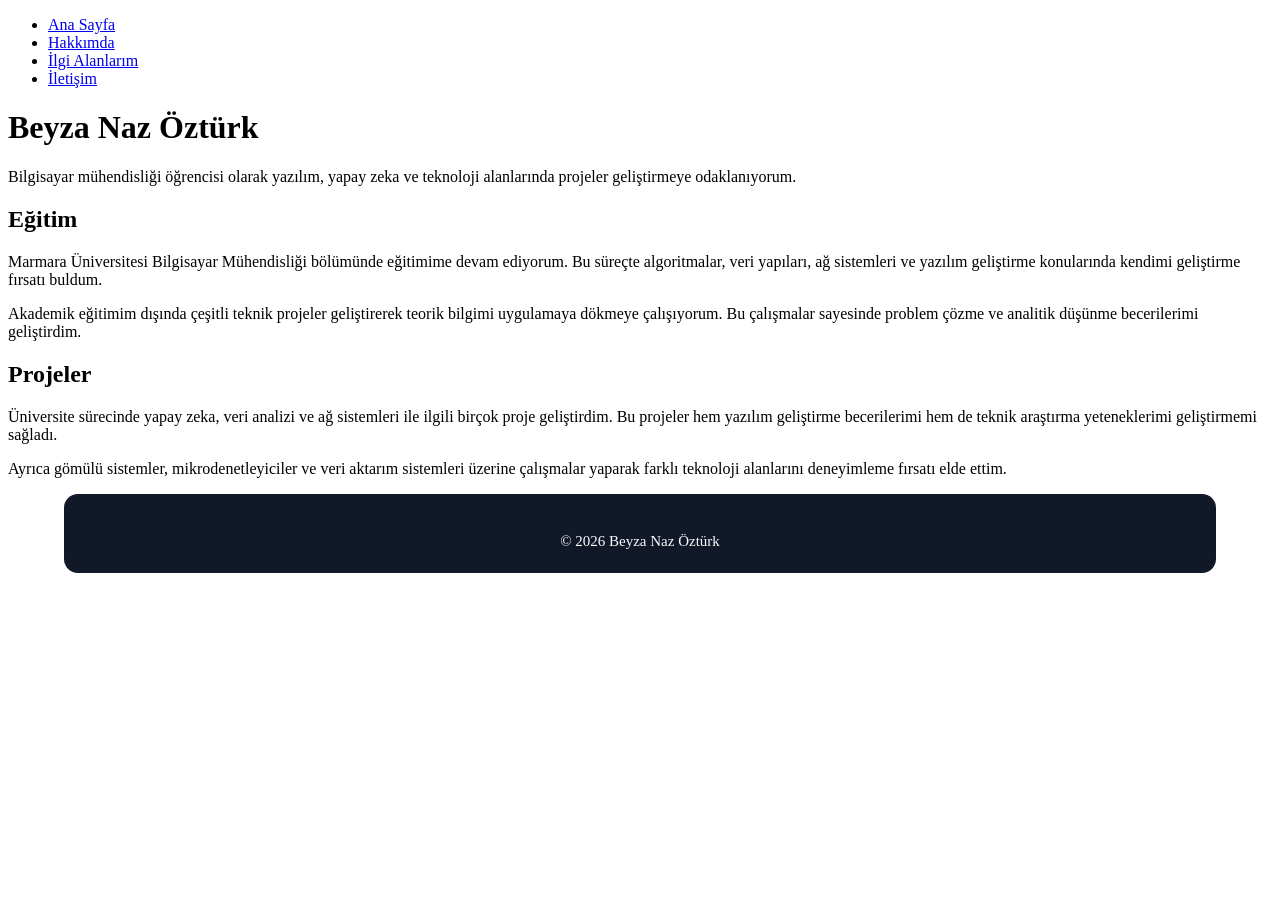
==== index.html @ e35ef4f9 "Refactor index.html structure and content Updated the structure and content of the index.html file, " ====
<!DOCTYPE html>
<html lang="tr">
<head>
<meta charset="UTF-8">
<title>Beyza Naz Öztürk</title>
<link rel="stylesheet" href="styles/style.css">
</head>

<body>

<nav>
<ul>
<li><a href="index.html">Ana Sayfa</a></li>
<li><a href="about.html">Hakkımda</a></li>
<li><a href="interests.html">İlgi Alanlarım</a></li>
<li><a href="contact.html">İletişim</a></li>
</ul>
</nav>

<header>
<h1>Beyza Naz Öztürk</h1>
<p>Bilgisayar mühendisliği öğrencisi olarak yazılım, yapay zeka ve teknoloji alanlarında projeler geliştirmeye odaklanıyorum.</p>
</header>

<main class="content">

<div class="box">

<h2>Eğitim</h2>

<p>
Marmara Üniversitesi Bilgisayar Mühendisliği bölümünde eğitimime devam ediyorum. 
Bu süreçte algoritmalar, veri yapıları, ağ sistemleri ve yazılım geliştirme konularında 
kendimi geliştirme fırsatı buldum.
</p>

<p>
Akademik eğitimim dışında çeşitli teknik projeler geliştirerek teorik bilgimi 
uygulamaya dökmeye çalışıyorum. Bu çalışmalar sayesinde problem çözme ve 
analitik düşünme becerilerimi geliştirdim.
</p>

</div>

<div class="box">

<h2>Projeler</h2>

<p>
Üniversite sürecinde yapay zeka, veri analizi ve ağ sistemleri ile ilgili 
birçok proje geliştirdim. Bu projeler hem yazılım geliştirme becerilerimi 
hem de teknik araştırma yeteneklerimi geliştirmemi sağladı.
</p>

<p>
Ayrıca gömülü sistemler, mikrodenetleyiciler ve veri aktarım sistemleri 
üzerine çalışmalar yaparak farklı teknoloji alanlarını deneyimleme 
fırsatı elde ettim.
</p>

</div>

</main>

<footer>
<p>© 2026 Beyza Naz Öztürk</p>
</footer>

</body>
</html>
---- styles/style.css ----
* {
}

.timeline-list,
.interest-list {
  margin-left: 22px;
  margin-bottom: 20px;
}

.timeline-list li,
.interest-list li {
  margin-bottom: 10px;
  line-height: 1.7;
  color: #374151;
}

.definition-list dt {
  font-weight: bold;
  color: #111827;
  margin-top: 14px;
}

.definition-list dd {
  margin-left: 18px;
  margin-top: 6px;
  margin-bottom: 10px;
  color: #4b5563;
  line-height: 1.7;
}

.page-card a,
footer p a {
  color: #4338ca;
  text-decoration: none;
}

.page-card a:hover {
  text-decoration: underline;
}

footer {
  width: 88%;
  max-width: 1120px;
  margin: 0 auto 40px;
  background-color: #111827;
  color: #f9fafb;
  text-align: center;
  padding: 20px;
  border-radius: 14px;
}

footer p {
  margin-bottom: 0;
  font-size: 15px;
  line-height: 1.6;
}

@media (max-width: 900px) {
  .content-box {
    display: block;
    width: 100%;
    margin-right: 0;
    margin-bottom: 20px;
  }

  .top-nav ul li {
    display: block;
    margin: 10px 0;
  }
}
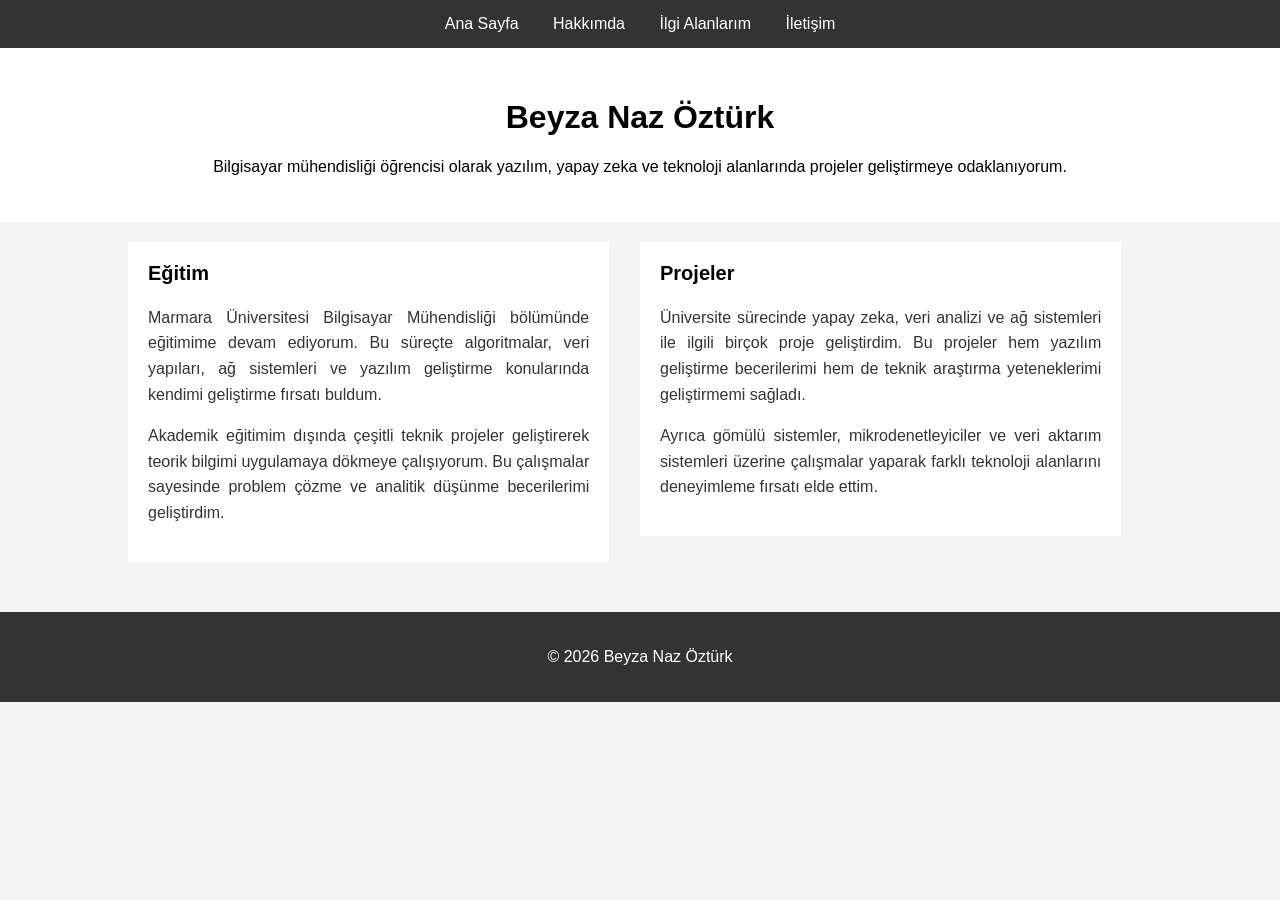
==== commit b46bc2df: "Refactor index.html structure and remove duplicates" ====
--- a/index.html
+++ b/index.html
@@ -1,70 +1,41 @@
 <!DOCTYPE html>
 <html lang="tr">
 <head>
-<meta charset="UTF-8">
-<title>Beyza Naz Öztürk</title>
-<link rel="stylesheet" href="styles/style.css">
+  <meta charset="UTF-8">
+  <title>Beyza Naz Öztürk</title>
+  <link rel="stylesheet" href="styles/style.css">
 </head>
-
 <body>
 
-<nav>
-<ul>
-<li><a href="index.html">Ana Sayfa</a></li>
-<li><a href="about.html">Hakkımda</a></li>
-<li><a href="interests.html">İlgi Alanlarım</a></li>
-<li><a href="contact.html">İletişim</a></li>
-</ul>
-</nav>
+  <nav>
+    <ul>
+      <li><a href="index.html">Ana Sayfa</a></li>
+      <li><a href="about.html">Hakkımda</a></li>
+      <li><a href="interests.html">İlgi Alanlarım</a></li>
+      <li><a href="contact.html">İletişim</a></li>
+    </ul>
+  </nav>
 
-<header>
-<h1>Beyza Naz Öztürk</h1>
-<p>Bilgisayar mühendisliği öğrencisi olarak yazılım, yapay zeka ve teknoloji alanlarında projeler geliştirmeye odaklanıyorum.</p>
-</header>
+  <header>
+    <h1>Beyza Naz Öztürk</h1>
+    <p>Bilgisayar mühendisliği öğrencisi olarak yazılım, yapay zeka ve teknoloji alanlarında projeler geliştirmeye odaklanıyorum.</p>
+  </header>
 
-<main class="content">
+  <main class="content">
+    <div class="box">
+      <h2>Eğitim</h2>
+      <p>Marmara Üniversitesi Bilgisayar Mühendisliği bölümünde eğitimime devam ediyorum. Bu süreçte algoritmalar, veri yapıları, ağ sistemleri ve yazılım geliştirme konularında kendimi geliştirme fırsatı buldum.</p>
+      <p>Akademik eğitimim dışında çeşitli teknik projeler geliştirerek teorik bilgimi uygulamaya dökmeye çalışıyorum. Bu çalışmalar sayesinde problem çözme ve analitik düşünme becerilerimi geliştirdim.</p>
+    </div><div class="box">
+      <h2>Projeler</h2>
+      <p>Üniversite sürecinde yapay zeka, veri analizi ve ağ sistemleri ile ilgili birçok proje geliştirdim. Bu projeler hem yazılım geliştirme becerilerimi hem de teknik araştırma yeteneklerimi geliştirmemi sağladı.</p>
+      <p>Ayrıca gömülü sistemler, mikrodenetleyiciler ve veri aktarım sistemleri üzerine çalışmalar yaparak farklı teknoloji alanlarını deneyimleme fırsatı elde ettim.</p>
+    </div>
+  </main>
 
-<div class="box">
-
-<h2>Eğitim</h2>
-
-<p>
-Marmara Üniversitesi Bilgisayar Mühendisliği bölümünde eğitimime devam ediyorum. 
-Bu süreçte algoritmalar, veri yapıları, ağ sistemleri ve yazılım geliştirme konularında 
-kendimi geliştirme fırsatı buldum.
-</p>
-
-<p>
-Akademik eğitimim dışında çeşitli teknik projeler geliştirerek teorik bilgimi 
-uygulamaya dökmeye çalışıyorum. Bu çalışmalar sayesinde problem çözme ve 
-analitik düşünme becerilerimi geliştirdim.
-</p>
-
-</div>
-
-<div class="box">
-
-<h2>Projeler</h2>
-
-<p>
-Üniversite sürecinde yapay zeka, veri analizi ve ağ sistemleri ile ilgili 
-birçok proje geliştirdim. Bu projeler hem yazılım geliştirme becerilerimi 
-hem de teknik araştırma yeteneklerimi geliştirmemi sağladı.
-</p>
-
-<p>
-Ayrıca gömülü sistemler, mikrodenetleyiciler ve veri aktarım sistemleri 
-üzerine çalışmalar yaparak farklı teknoloji alanlarını deneyimleme 
-fırsatı elde ettim.
-</p>
-
-</div>
-
-</main>
-
-<footer>
-<p>© 2026 Beyza Naz Öztürk</p>
-</footer>
+  <footer>
+    <p>© 2026 Beyza Naz Öztürk</p>
+  </footer>
 
 </body>
 </html>
--- a/styles/style.css
+++ b/styles/style.css
@@ -1,70 +1,82 @@
-* {
+body {
+  font-family: Arial, sans-serif;
+  margin: 0;
+  background-color: #f4f4f4;
 }
 
-.timeline-list,
-.interest-list {
-  margin-left: 22px;
+nav {
+  background-color: #333;
+  padding: 15px;
+}
+
+nav ul {
+  list-style: none;
+  margin: 0;
+  padding: 0;
+  text-align: center;
+}
+
+nav ul li {
+  display: inline-block;
+  margin: 0 15px;
+}
+
+nav ul li a {
+  color: white;
+  text-decoration: none;
+  font-size: 16px;
+}
+
+nav ul li a:hover {
+  color: #ffcc00;
+}
+
+header {
+  text-align: center;
+  padding: 30px;
+  background-color: white;
+}
+
+.content {
+  width: 80%;
+  margin: 20px auto;
+  font-size: 0;
+}
+
+.box {
+  display: inline-block;
+  width: 47%;
+  vertical-align: top;
+  background-color: white;
+  padding: 20px;
+  margin-right: 3%;
+  margin-bottom: 20px;
+  box-sizing: border-box;
+  font-size: 16px;
+}
+
+.box:last-child {
+  margin-right: 0;
+}
+
+.box h2 {
+  font-size: 20px;
+  color: #000;
+  margin-top: 0;
   margin-bottom: 20px;
 }
 
-.timeline-list li,
-.interest-list li {
-  margin-bottom: 10px;
-  line-height: 1.7;
-  color: #374151;
-}
-
-.definition-list dt {
-  font-weight: bold;
-  color: #111827;
-  margin-top: 14px;
-}
-
-.definition-list dd {
-  margin-left: 18px;
-  margin-top: 6px;
-  margin-bottom: 10px;
-  color: #4b5563;
-  line-height: 1.7;
-}
-
-.page-card a,
-footer p a {
-  color: #4338ca;
-  text-decoration: none;
-}
-
-.page-card a:hover {
-  text-decoration: underline;
+.box p {
+  font-size: 16px;
+  color: #333;
+  line-height: 1.6;
+  text-align: justify;
 }
 
 footer {
-  width: 88%;
-  max-width: 1120px;
-  margin: 0 auto 40px;
-  background-color: #111827;
-  color: #f9fafb;
   text-align: center;
   padding: 20px;
-  border-radius: 14px;
+  background-color: #333;
+  color: white;
+  margin-top: 30px;
 }
-
-footer p {
-  margin-bottom: 0;
-  font-size: 15px;
-  line-height: 1.6;
-}
-
-@media (max-width: 900px) {
-  .content-box {
-    display: block;
-    width: 100%;
-    margin-right: 0;
-    margin-bottom: 20px;
-  }
-
-  .top-nav ul li {
-    display: block;
-    margin: 10px 0;
-  }
-}
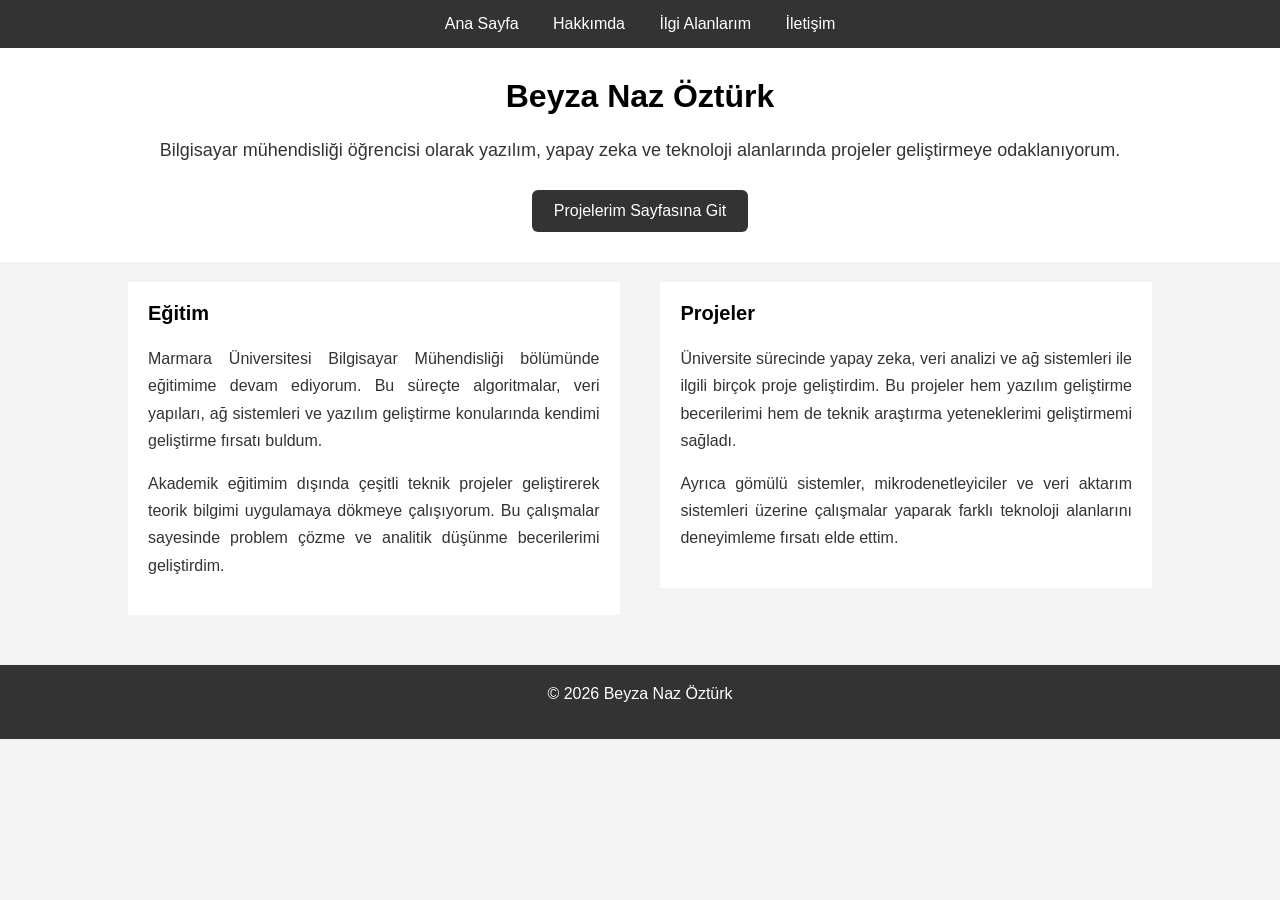
==== commit 1ce7b2fb: "Add project button to header Added a button to navigate to the projects page." ====
--- a/index.html
+++ b/index.html
@@ -6,7 +6,6 @@
   <link rel="stylesheet" href="styles/style.css">
 </head>
 <body>
-
   <nav>
     <ul>
       <li><a href="index.html">Ana Sayfa</a></li>
@@ -19,6 +18,10 @@
   <header>
     <h1>Beyza Naz Öztürk</h1>
     <p>Bilgisayar mühendisliği öğrencisi olarak yazılım, yapay zeka ve teknoloji alanlarında projeler geliştirmeye odaklanıyorum.</p>
+
+    <div class="project-button-area">
+      <a href="projelerim.html" class="project-button">Projelerim Sayfasına Git</a>
+    </div>
   </header>
 
   <main class="content">
@@ -26,7 +29,9 @@
       <h2>Eğitim</h2>
       <p>Marmara Üniversitesi Bilgisayar Mühendisliği bölümünde eğitimime devam ediyorum. Bu süreçte algoritmalar, veri yapıları, ağ sistemleri ve yazılım geliştirme konularında kendimi geliştirme fırsatı buldum.</p>
       <p>Akademik eğitimim dışında çeşitli teknik projeler geliştirerek teorik bilgimi uygulamaya dökmeye çalışıyorum. Bu çalışmalar sayesinde problem çözme ve analitik düşünme becerilerimi geliştirdim.</p>
-    </div><div class="box">
+    </div>
+
+    <div class="box">
       <h2>Projeler</h2>
       <p>Üniversite sürecinde yapay zeka, veri analizi ve ağ sistemleri ile ilgili birçok proje geliştirdim. Bu projeler hem yazılım geliştirme becerilerimi hem de teknik araştırma yeteneklerimi geliştirmemi sağladı.</p>
       <p>Ayrıca gömülü sistemler, mikrodenetleyiciler ve veri aktarım sistemleri üzerine çalışmalar yaparak farklı teknoloji alanlarını deneyimleme fırsatı elde ettim.</p>
@@ -36,6 +41,5 @@
   <footer>
     <p>© 2026 Beyza Naz Öztürk</p>
   </footer>
-
 </body>
 </html>
--- a/styles/style.css
+++ b/styles/style.css
@@ -4,6 +4,10 @@
   background-color: #f4f4f4;
 }
 
+h1, h2, p {
+  margin-top: 0;
+}
+
 nav {
   background-color: #333;
   padding: 15px;
@@ -37,46 +41,357 @@
   background-color: white;
 }
 
+header p {
+  font-size: 18px;
+  color: #333;
+  line-height: 1.6;
+  text-align: center;
+}
+
 .content {
   width: 80%;
   margin: 20px auto;
   font-size: 0;
 }
 
-.box {
-  display: inline-block;
-  width: 47%;
+.content .box {
+  display: inline-block;
+  width: 48%;
   vertical-align: top;
   background-color: white;
   padding: 20px;
-  margin-right: 3%;
-  margin-bottom: 20px;
-  box-sizing: border-box;
-  font-size: 16px;
-}
-
-.box:last-child {
-  margin-right: 0;
-}
-
-.box h2 {
+  box-sizing: border-box;
+  margin-bottom: 20px;
+  font-size: 16px;
+}
+
+.content .box:first-child {
+  margin-right: 4%;
+}
+
+.content .box h2 {
   font-size: 20px;
   color: #000;
-  margin-top: 0;
-  margin-bottom: 20px;
-}
-
-.box p {
-  font-size: 16px;
+  margin-bottom: 20px;
+}
+
+.content .box p {
+  font-size: 16px;
+  color: #333;
+  line-height: 1.7;
+  text-align: justify;
+}
+
+.contact-container {
+  width: 80%;
+  margin: 20px auto 30px auto;
+  padding: 30px;
+  background-color: white;
+  border: 2px solid #ccc;
+  border-radius: 10px;
+  box-sizing: border-box;
+}
+
+.contact-container h2 {
+  font-size: 22px;
+  color: #000;
+  margin-bottom: 25px;
+  text-align: center;
+}
+
+.contact-container label {
+  display: block;
+  font-size: 16px;
+  color: #333;
+  margin-bottom: 8px;
+  font-weight: bold;
+}
+
+.contact-container input[type="text"],
+.contact-container input[type="email"],
+.contact-container input[type="password"],
+.contact-container select,
+.contact-container textarea {
+  width: 100%;
+  padding: 12px;
+  margin-bottom: 20px;
+  box-sizing: border-box;
+  border: 1px solid #aaa;
+  border-radius: 6px;
+  font-size: 16px;
+  font-family: Arial, sans-serif;
+}
+
+.contact-container input[type="file"] {
+  margin-bottom: 20px;
+  font-size: 16px;
+}
+
+.contact-container textarea {
+  resize: vertical;
+}
+
+.option-box {
+  width: 100%;
+  padding: 16px 18px;
+  margin-bottom: 22px;
+  box-sizing: border-box;
+  background-color: #f9f9f9;
+  border: 1px solid #ddd;
+  border-radius: 6px;
+}
+
+.inline-option {
+  display: flex !important;
+  align-items: center;
+  gap: 10px;
+  font-weight: normal !important;
+  margin-bottom: 12px;
+  cursor: pointer;
+}
+
+.inline-option:last-child {
+  margin-bottom: 0;
+}
+
+.inline-option input[type="radio"],
+.inline-option input[type="checkbox"] {
+  width: auto;
+  margin: 0;
+  flex-shrink: 0;
+}
+
+.inline-option span {
+  display: inline-block;
+  font-size: 16px;
+  color: #333;
+  line-height: 1.4;
+}
+
+.button-group {
+  display: flex;
+  justify-content: space-between;
+  gap: 4%;
+  margin-top: 10px;
+}
+
+.send-btn,
+.clear-btn {
+  width: 48%;
+  padding: 14px 0;
+  font-size: 16px;
+  border: none;
+  border-radius: 6px;
+  cursor: pointer;
+  color: white;
+}
+
+.send-btn {
+  background-color: #007bff;
+}
+
+.clear-btn {
+  background-color: #dc3545;
+}
+
+.send-btn:hover {
+  background-color: #0069d9;
+}
+
+.clear-btn:hover {
+  background-color: #c82333;
+}
+
+footer {
+  text-align: center;
+  padding: 20px;
+  background-color: #333;
+  color: white;
+  margin-top: 30px;
+}
+
+.project-button-area {
+  margin-top: 25px;
+}
+
+.project-button {
+  display: inline-block;
+  padding: 12px 22px;
+  background-color: #333;
+  color: white;
+  text-decoration: none;
+  font-size: 16px;
+  border-radius: 6px;
+}
+
+.project-button:hover {
+  color: #ffcc00;
+}
+
+/* PROJELERIM SAYFASI */
+
+.projects-page {
+  margin: 0;
+  background-color: #f4f4f4;
+}
+
+.projects-wrapper {
+  height: 100vh;
+  display: flex;
+  flex-direction: column;
+}
+
+.projects-header {
+  text-align: center;
+  padding: 30px;
+  background-color: white;
+}
+
+.projects-header h1 {
+  font-size: 32px;
+  margin-bottom: 15px;
+}
+
+.projects-header p {
+  font-size: 18px;
+  color: #333;
+  line-height: 1.6;
+  text-align: center;
+}
+
+.projects-hero {
+  height: 30vh;
+  width: 80%;
+  margin: 20px auto;
+  display: flex;
+  flex-direction: row;
+  justify-content: space-between;
+  align-items: stretch;
+  gap: 4%;
+}
+
+.hero-left,
+.hero-right {
+  width: 48%;
+  background-color: white;
+  padding: 20px;
+  box-sizing: border-box;
+}
+
+.hero-left {
+  display: flex;
+  flex-direction: column;
+  justify-content: center;
+}
+
+.hero-right {
+  display: flex;
+  flex-direction: column;
+  justify-content: center;
+}
+
+.hero-left h2,
+.hero-right h2 {
+  font-size: 20px;
+  color: #000;
+  margin-bottom: 20px;
+}
+
+.hero-left p,
+.hero-right p {
+  font-size: 16px;
+  color: #333;
+  line-height: 1.7;
+  text-align: justify;
+  margin-bottom: 10px;
+}
+
+.hero-link-button {
+  display: inline-block;
+  margin-top: 10px;
+  padding: 10px 18px;
+  background-color: #333;
+  color: white;
+  text-decoration: none;
+  border-radius: 6px;
+  width: fit-content;
+}
+
+.hero-link-button:hover {
+  color: #ffcc00;
+}
+
+.projects-cards {
+  height: 30vh;
+  width: 80%;
+  margin: 0 auto 20px auto;
+  display: flex;
+  flex-wrap: wrap;
+  gap: 15px;
+  align-content: flex-start;
+  box-sizing: border-box;
+}
+
+.project-card {
+  flex: 1 1 30%;
+  background-color: white;
+  padding: 20px;
+  box-sizing: border-box;
+  overflow: auto;
+}
+
+.project-card h2 {
+  font-size: 18px;
+  color: #000;
+  margin-bottom: 15px;
+}
+
+.project-card p {
+  font-size: 15px;
   color: #333;
   line-height: 1.6;
   text-align: justify;
 }
 
-footer {
-  text-align: center;
-  padding: 20px;
-  background-color: #333;
-  color: white;
-  margin-top: 30px;
-}
+.projects-grow {
+  height: 20vh;
+  width: 80%;
+  margin: 0 auto;
+  display: flex;
+  align-items: stretch;
+  gap: 15px;
+  box-sizing: border-box;
+}
+
+.grow-box {
+  background-color: white;
+  border: 1px solid #ddd;
+  display: flex;
+  justify-content: center;
+  align-items: center;
+  font-size: 18px;
+  font-weight: bold;
+  color: #333;
+}
+
+.grow-one {
+  flex-grow: 1;
+}
+
+.grow-two {
+  flex-grow: 2;
+}
+
+.grow-three {
+  flex-grow: 1;
+}
+
+.projects-footer {
+  height: 10vh;
+  background-color: #333;
+  color: white;
+  margin-top: auto;
+  display: flex;
+  justify-content: center;
+  align-items: center;
+}
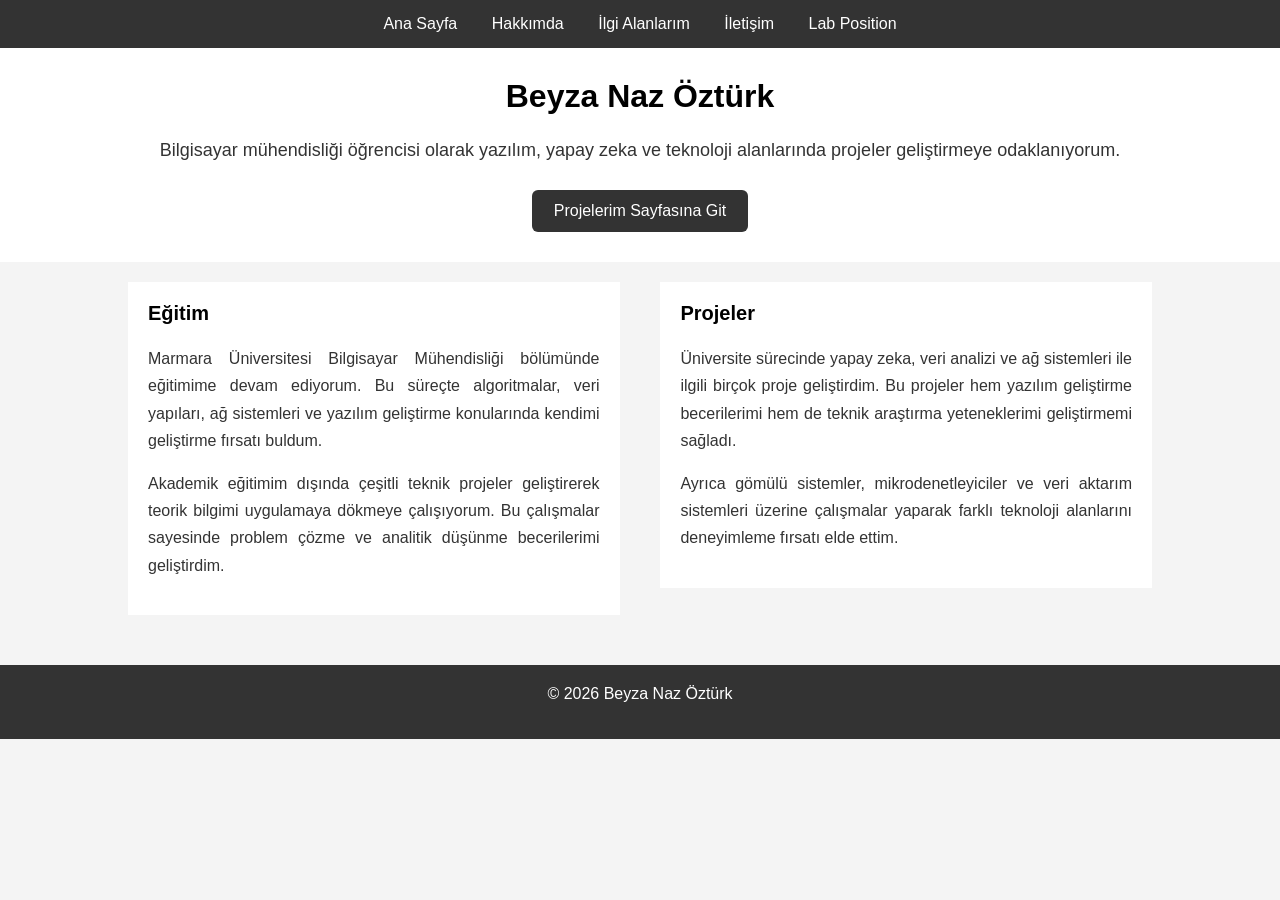
==== commit 119295ad: "Add Lab Position link to navigation menu" ====
--- a/index.html
+++ b/index.html
@@ -12,6 +12,7 @@
       <li><a href="about.html">Hakkımda</a></li>
       <li><a href="interests.html">İlgi Alanlarım</a></li>
       <li><a href="contact.html">İletişim</a></li>
+      <li><a href="lab-position.html">Lab Position</a></li>
     </ul>
   </nav>
 
--- a/styles/style.css
+++ b/styles/style.css
@@ -236,9 +236,8 @@
 }
 
 .projects-wrapper {
-  height: 100vh;
-  display: flex;
-  flex-direction: column;
+  overflow-y: auto;
+  overflow-x: hidden;
 }
 
 .projects-header {
@@ -260,7 +259,7 @@
 }
 
 .projects-hero {
-  height: 30vh;
+  min-height: 30vh;
   width: 80%;
   margin: 20px auto;
   display: flex;
@@ -322,7 +321,7 @@
 }
 
 .projects-cards {
-  height: 30vh;
+  min-height: 30vh;
   width: 80%;
   margin: 0 auto 20px auto;
   display: flex;
@@ -337,7 +336,6 @@
   background-color: white;
   padding: 20px;
   box-sizing: border-box;
-  overflow: auto;
 }
 
 .project-card h2 {
@@ -354,9 +352,9 @@
 }
 
 .projects-grow {
-  height: 20vh;
+  min-height: 20vh;
   width: 80%;
-  margin: 0 auto;
+  margin: 0 auto 20px auto;
   display: flex;
   align-items: stretch;
   gap: 15px;
@@ -385,13 +383,29 @@
 .grow-three {
   flex-grow: 1;
 }
-
+.card-button {
+  display: inline-block;
+  margin-top: 12px;
+  padding: 8px 14px;
+  background-color: #333;
+  color: white;
+  text-decoration: none;
+  font-size: 14px;
+  border-radius: 5px;
+}
+
+.card-button:hover {
+  color: #ffcc00;
+}
 .projects-footer {
-  height: 10vh;
+  min-height: 10vh;
   background-color: #333;
   color: white;
   margin-top: auto;
   display: flex;
   justify-content: center;
   align-items: center;
-}
+  padding: 20px 0;
+}
+
+
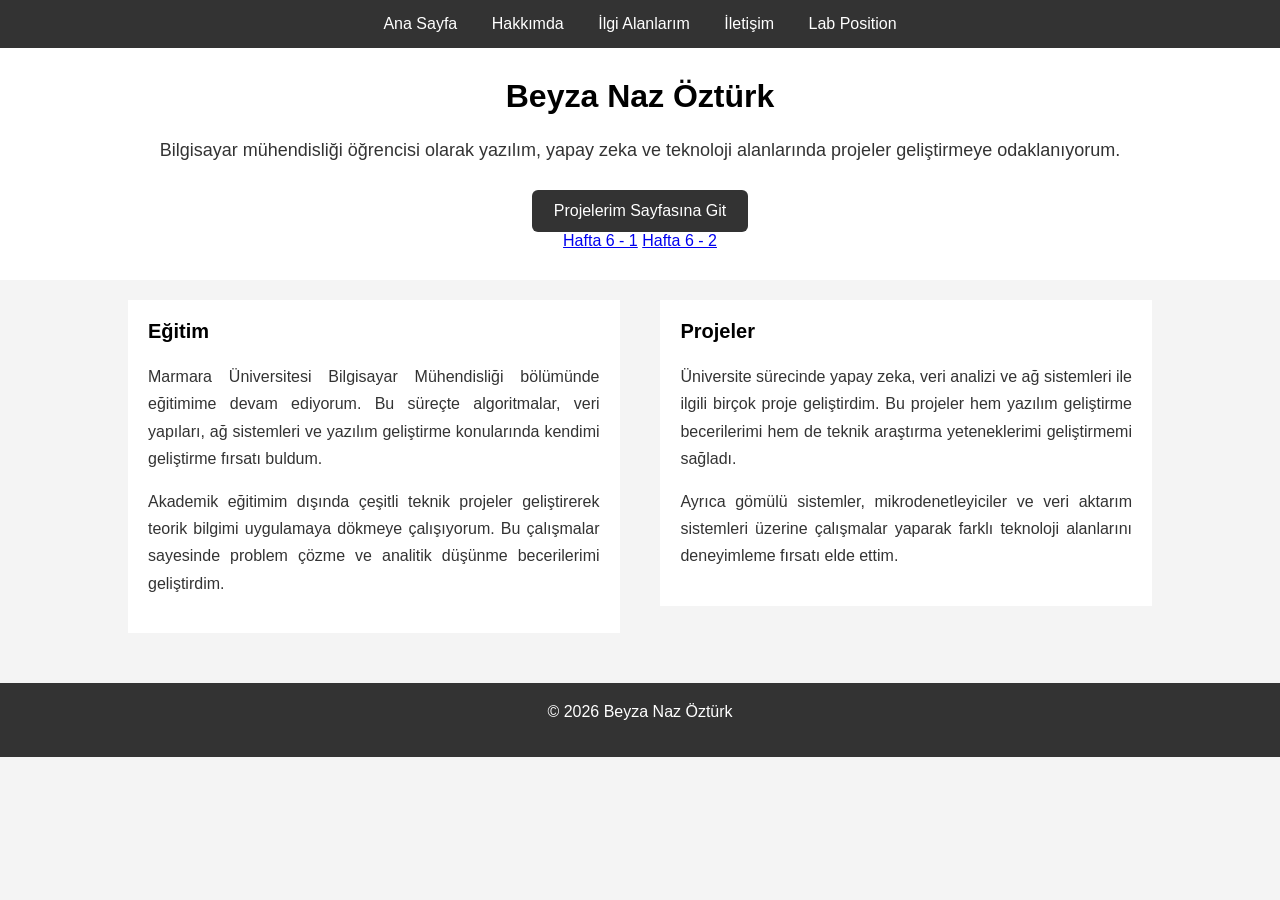
==== commit f41200f3: "Add week buttons to the project page" ====
--- a/index.html
+++ b/index.html
@@ -12,7 +12,7 @@
       <li><a href="about.html">Hakkımda</a></li>
       <li><a href="interests.html">İlgi Alanlarım</a></li>
       <li><a href="contact.html">İletişim</a></li>
-      <li><a href="lab-position.html">Lab Position</a></li>
+      <li><a href="lab_position.html">Lab Position</a></li>
     </ul>
   </nav>
 
@@ -23,6 +23,10 @@
     <div class="project-button-area">
       <a href="projelerim.html" class="project-button">Projelerim Sayfasına Git</a>
     </div>
+    <div class="week-buttons">
+  <a href="hafta6-1.html" class="week-btn">Hafta 6 - 1</a>
+  <a href="hafta6-2.html" class="week-btn">Hafta 6 - 2</a>
+</div>
   </header>
 
   <main class="content">
--- a/styles/style.css
+++ b/styles/style.css
@@ -408,4 +408,269 @@
   padding: 20px 0;
 }
 
-
+/* ================= LAB POSITION ================= */
+
+.lab-page {
+  background: linear-gradient(135deg, #f8f1f4, #f3eefc);
+}
+
+.lab-header {
+  text-align: center;
+  padding: 30px;
+  background-color: white;
+}
+
+.lab-header h1 {
+  margin-bottom: 10px;
+}
+
+.lab-header p {
+  font-size: 18px;
+  color: #555;
+}
+
+.lab-container {
+  width: 80%;
+  margin: 40px auto;
+  display: flex;
+  justify-content: center;
+}
+
+/* checkbox gizli */
+#toggle-detail {
+  display: none;
+}
+
+/* ana kart */
+.event-card {
+  position: relative;
+  width: 100%;
+  max-width: 480px;
+  padding: 32px;
+  border-radius: 32px;
+  overflow: hidden;
+  background: rgba(255, 255, 255, 0.75);
+  border: 1px solid rgba(255, 255, 255, 0.9);
+  box-shadow: 0 20px 60px rgba(190, 160, 255, 0.18);
+  backdrop-filter: blur(10px);
+  transition: transform 0.35s ease, box-shadow 0.35s ease;
+}
+
+.event-card:hover {
+  transform: translateY(-8px) scale(1.01);
+  box-shadow: 0 28px 70px rgba(190, 160, 255, 0.28);
+}
+/* soft arka plan efektleri */
+.event-card::before,
+.event-card::after {
+  content: "";
+  position: absolute;
+  border-radius: 50%;
+  filter: blur(45px);
+  z-index: 0;
+}
+
+.event-card::before {
+  width: 180px;
+  height: 180px;
+  top: -60px;
+  right: -60px;
+  background: rgba(244, 114, 182, 0.18);
+}
+
+.event-card::after {
+  width: 180px;
+  height: 180px;
+  bottom: -70px;
+  left: -50px;
+  background: rgba(167, 139, 250, 0.18);
+}
+
+.event-content {
+  position: relative;
+  z-index: 1;
+}
+
+.event-badge {
+  display: inline-block;
+  padding: 8px 14px;
+  border-radius: 999px;
+  background: #ffe4ec;
+  color: #ff4d79;
+  font-size: 12px;
+  font-weight: bold;
+  letter-spacing: 2px;
+  margin-bottom: 18px;
+}
+
+.event-card h2 {
+  font-size: 34px;
+  color: #23324d;
+  margin-bottom: 14px;
+}
+
+.event-intro {
+  font-size: 15px;
+  line-height: 1.8;
+  color: #50627d;
+  margin-bottom: 22px;
+}
+
+.event-info-box {
+  padding: 1px;
+  border-radius: 26px;
+  background: linear-gradient(135deg, #fecdd3, #fce7f3, #c4b5fd);
+}
+
+.event-info-inner {
+  background: rgba(255, 255, 255, 0.7);
+  border-radius: 25px;
+  padding: 20px;
+}
+
+.event-info-row {
+  display: flex;
+  justify-content: space-between;
+  align-items: center;
+  gap: 16px;
+}
+
+.event-label {
+  color: #94a3b8;
+  font-size: 14px;
+  margin-bottom: 6px;
+}
+
+.event-value {
+  color: #475569;
+  font-size: 16px;
+  font-weight: bold;
+}
+
+.event-divider {
+  width: 1px;
+  height: 40px;
+  background: #d8dce7;
+}
+
+/* detay butonu */
+.event-detail-btn {
+  display: block;
+  margin-top: 18px;
+  text-align: center;
+  padding: 12px 18px;
+  border-radius: 999px;
+  background: linear-gradient(90deg, #fb7185, #a78bfa);
+  color: white;
+  font-size: 14px;
+  font-weight: bold;
+  cursor: pointer;
+  box-shadow: 0 10px 24px rgba(167, 139, 250, 0.22);
+  transition: transform 0.3s ease, box-shadow 0.3s ease;
+}
+
+.event-detail-btn:hover {
+  transform: scale(1.03);
+  box-shadow: 0 14px 28px rgba(167, 139, 250, 0.28);
+}
+
+.event-detail-btn .close-text {
+  display: none;
+}
+
+#toggle-detail:checked ~ .event-card .event-detail-btn .open-text {
+  display: none;
+}
+
+#toggle-detail:checked ~ .event-card .event-detail-btn .close-text {
+  display: inline;
+}
+
+/* açılır detay alanı */
+.event-details {
+  max-height: 0;
+  opacity: 0;
+  overflow: hidden;
+  transition: max-height 0.7s ease, opacity 0.5s ease, margin-top 0.5s ease;
+}
+
+#toggle-detail:checked ~ .event-card .event-details {
+  max-height: 600px;
+  opacity: 1;
+  margin-top: 24px;
+}
+
+.event-details-inner {
+  border-top: 1px solid #f8cfdc;
+  padding-top: 24px;
+}
+
+.event-detail-card {
+  background: #fff1f5;
+  border-radius: 18px;
+  padding: 18px;
+  margin-bottom: 16px;
+}
+
+.event-detail-card h3,
+.event-mini-card h3 {
+  font-size: 12px;
+  letter-spacing: 2px;
+  margin-bottom: 10px;
+}
+
+.event-detail-card h3 {
+  color: #f472b6;
+}
+
+.event-mini-card h3 {
+  color: #8b5cf6;
+}
+
+.event-detail-card p,
+.event-mini-card p {
+  font-size: 14px;
+  line-height: 1.9;
+  color: #5c6c83;
+}
+
+.event-mini-grid {
+  display: flex;
+  gap: 12px;
+}
+
+.event-mini-card {
+  flex: 1;
+  background: rgba(255, 255, 255, 0.8);
+  border: 1px solid #f8d4df;
+  border-radius: 18px;
+  padding: 18px;
+  box-shadow: 0 4px 16px rgba(15, 23, 42, 0.04);
+}
+
+.lab-footer {
+  text-align: center;
+  padding: 20px;
+  background-color: #333;
+  color: white;
+  margin-top: 30px;
+}
+
+@media (max-width: 600px) {
+  .lab-container {
+    width: 92%;
+  }
+
+  .event-card {
+    padding: 24px;
+  }
+
+  .event-card h2 {
+    font-size: 28px;
+  }
+
+  .event-mini-grid {
+    flex-direction: column;
+  }
+}
+
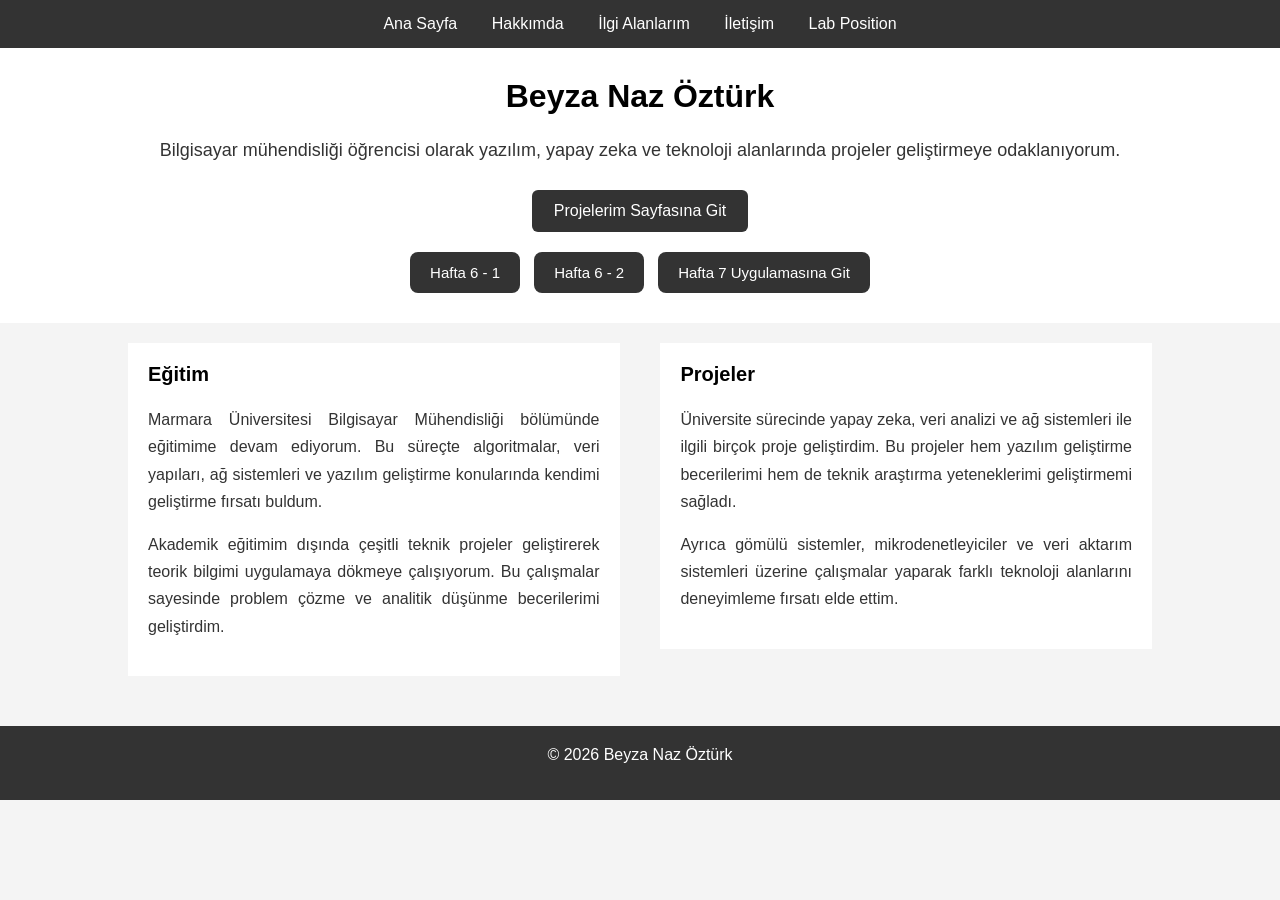
==== commit c2183e07: "Hafta 7 Bootstrap sayfasi ve JS etkilesimleri eklendi" ====
--- a/index.html
+++ b/index.html
@@ -26,6 +26,7 @@
     <div class="week-buttons">
   <a href="hafta6-1.html" class="week-btn">Hafta 6 - 1</a>
   <a href="hafta6-2.html" class="week-btn">Hafta 6 - 2</a>
+  <a href="hafta7.html" class="week-btn">Hafta 7 Uygulamasına Git</a>
 </div>
   </header>
 
--- a/styles/style.css
+++ b/styles/style.css
@@ -383,6 +383,7 @@
 .grow-three {
   flex-grow: 1;
 }
+
 .card-button {
   display: inline-block;
   margin-top: 12px;
@@ -397,6 +398,7 @@
 .card-button:hover {
   color: #ffcc00;
 }
+
 .projects-footer {
   min-height: 10vh;
   background-color: #333;
@@ -436,12 +438,10 @@
   justify-content: center;
 }
 
-/* checkbox gizli */
 #toggle-detail {
   display: none;
 }
 
-/* ana kart */
 .event-card {
   position: relative;
   width: 100%;
@@ -460,7 +460,7 @@
   transform: translateY(-8px) scale(1.01);
   box-shadow: 0 28px 70px rgba(190, 160, 255, 0.28);
 }
-/* soft arka plan efektleri */
+
 .event-card::before,
 .event-card::after {
   content: "";
@@ -553,7 +553,6 @@
   background: #d8dce7;
 }
 
-/* detay butonu */
 .event-detail-btn {
   display: block;
   margin-top: 18px;
@@ -586,7 +585,6 @@
   display: inline;
 }
 
-/* açılır detay alanı */
 .event-details {
   max-height: 0;
   opacity: 0;
@@ -674,3 +672,239 @@
   }
 }
 
+/* ================= HAFTA SAYFALARI ================= */
+
+.week-header {
+  text-align: center;
+  padding: 35px 20px;
+  background-color: white;
+}
+
+.week-header h1 {
+  font-size: 32px;
+  margin-bottom: 10px;
+  color: #111;
+}
+
+.week-header p {
+  font-size: 17px;
+  color: #555;
+  line-height: 1.6;
+  max-width: 700px;
+  margin: 0 auto;
+}
+
+.week-page {
+  width: 100%;
+  padding: 40px 20px 60px;
+  box-sizing: border-box;
+}
+
+.week-card {
+  width: 100%;
+  max-width: 520px;
+  margin: 0 auto;
+  background: white;
+  border-radius: 18px;
+  padding: 30px;
+  box-sizing: border-box;
+  box-shadow: 0 12px 35px rgba(0, 0, 0, 0.08);
+}
+
+.week-card h2 {
+  text-align: center;
+  margin-bottom: 25px;
+  font-size: 24px;
+  color: #222;
+}
+
+.modern-form {
+  display: flex;
+  flex-direction: column;
+  gap: 18px;
+}
+
+.form-group {
+  display: flex;
+  flex-direction: column;
+}
+
+.form-group label {
+  margin-bottom: 8px;
+  font-weight: bold;
+  color: #555;
+  font-size: 13px;
+  text-transform: uppercase;
+  letter-spacing: 0.5px;
+}
+
+.modern-form input,
+.modern-form select {
+  width: 100%;
+  padding: 13px 14px;
+  border: 1px solid #e0e0e0;
+  border-radius: 10px;
+  box-sizing: border-box;
+  font-size: 15px;
+  background-color: #fafafa;
+  transition: border-color 0.3s, box-shadow 0.3s;
+  color: #222;
+}
+
+.modern-form input:focus,
+.modern-form select:focus {
+  outline: none;
+  border-color: #555;
+  box-shadow: 0 0 0 3px rgba(0, 0, 0, 0.06);
+  background-color: #fff;
+}
+
+.modern-btn {
+  padding: 14px;
+  border: none;
+  border-radius: 10px;
+  background: #222;
+  color: white;
+  font-size: 16px;
+  font-weight: bold;
+  cursor: pointer;
+  transition: background 0.2s, transform 0.2s, box-shadow 0.2s;
+  letter-spacing: 0.3px;
+}
+
+.modern-btn:hover {
+  background: #444;
+  transform: translateY(-2px);
+  box-shadow: 0 8px 20px rgba(0, 0, 0, 0.15);
+}
+
+.modern-btn:active {
+  transform: scale(0.98);
+}
+
+/* ================= SONUÇ KARTI ================= */
+
+.result-card {
+  margin-top: 24px;
+  padding: 20px;
+  border-radius: 14px;
+  background-color: #f8f8f8;
+  border: 1px solid #ebebeb;
+}
+
+.result-card h3 {
+  margin-bottom: 16px;
+  color: #111;
+  font-size: 18px;
+  border-bottom: 1px solid #e8e8e8;
+  padding-bottom: 12px;
+}
+
+.result-card p {
+  margin: 8px 0;
+  color: #333;
+  font-size: 15px;
+  line-height: 1.6;
+}
+
+/* Hata mesajı */
+.result-error {
+  color: #b91c1c;
+  font-weight: bold;
+  font-size: 14px;
+  background-color: #fef2f2;
+  border: 1px solid #fecaca;
+  border-radius: 8px;
+  padding: 12px 14px;
+  margin: 0;
+}
+
+/* Geçti / Kaldı renkleri */
+.success-text {
+  color: #15803d;
+  font-weight: bold;
+}
+
+.fail-text {
+  color: #b91c1c;
+  font-weight: bold;
+}
+
+/* ================= HAFTA BUTONLARI ================= */
+
+.week-buttons {
+  margin-top: 20px;
+  display: flex;
+  justify-content: center;
+  gap: 14px;
+  flex-wrap: wrap;
+}
+
+.week-btn {
+  display: inline-block;
+  padding: 12px 20px;
+  background-color: #333;
+  color: white;
+  text-decoration: none;
+  border-radius: 8px;
+  font-size: 15px;
+  transition: 0.3s;
+}
+
+.week-btn:hover {
+  color: #ffcc00;
+  transform: translateY(-2px);
+}
+
+@media (max-width: 600px) {
+  .week-card {
+    padding: 22px;
+  }
+
+  .week-header h1 {
+    font-size: 26px;
+  }
+}
+
+/* ================= HAFTA 7 ================= */
+
+.week7-page {
+  background-color: #f4f4f4;
+}
+
+.week7-hero-area {
+  background: linear-gradient(180deg, #ffffff 0%, #f7f7f7 100%);
+}
+
+.week7-page.theme-dark {
+  background-color: #1b1b1b;
+  color: #f4f4f4;
+}
+
+.week7-page.theme-dark .week7-hero-area {
+  background: linear-gradient(180deg, #232323 0%, #1b1b1b 100%);
+}
+
+.week7-page.theme-dark .card,
+.week7-page.theme-dark .bg-white {
+  background-color: #2a2a2a !important;
+  color: #f4f4f4;
+  border-color: #444 !important;
+}
+
+.week7-page.theme-dark .text-secondary,
+.week7-page.theme-dark .card-text,
+.week7-page.theme-dark .lead {
+  color: #cfcfcf !important;
+}
+
+.week7-page.theme-dark .form-control,
+.week7-page.theme-dark .form-select {
+  background-color: #202020;
+  color: #f4f4f4;
+  border-color: #4a4a4a;
+}
+
+.week7-page.theme-dark .form-control::placeholder {
+  color: #9f9f9f;
+}
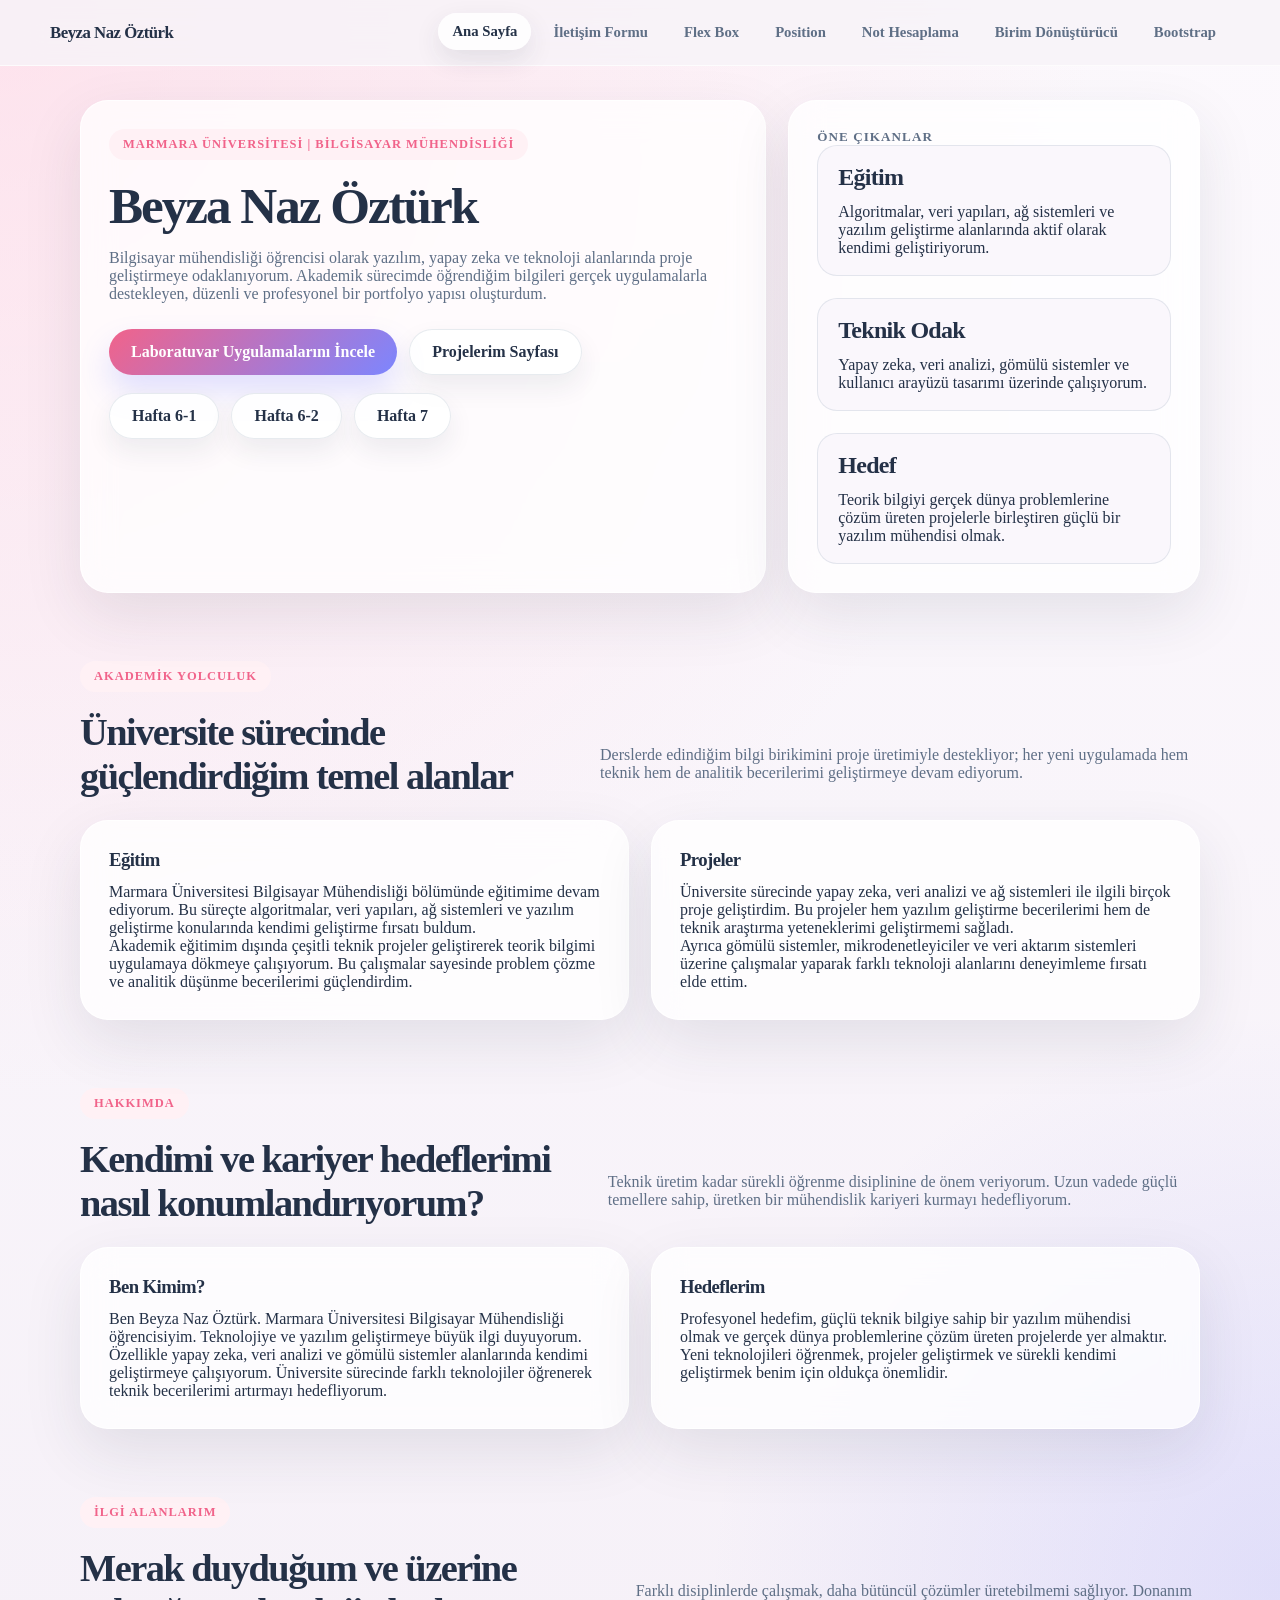
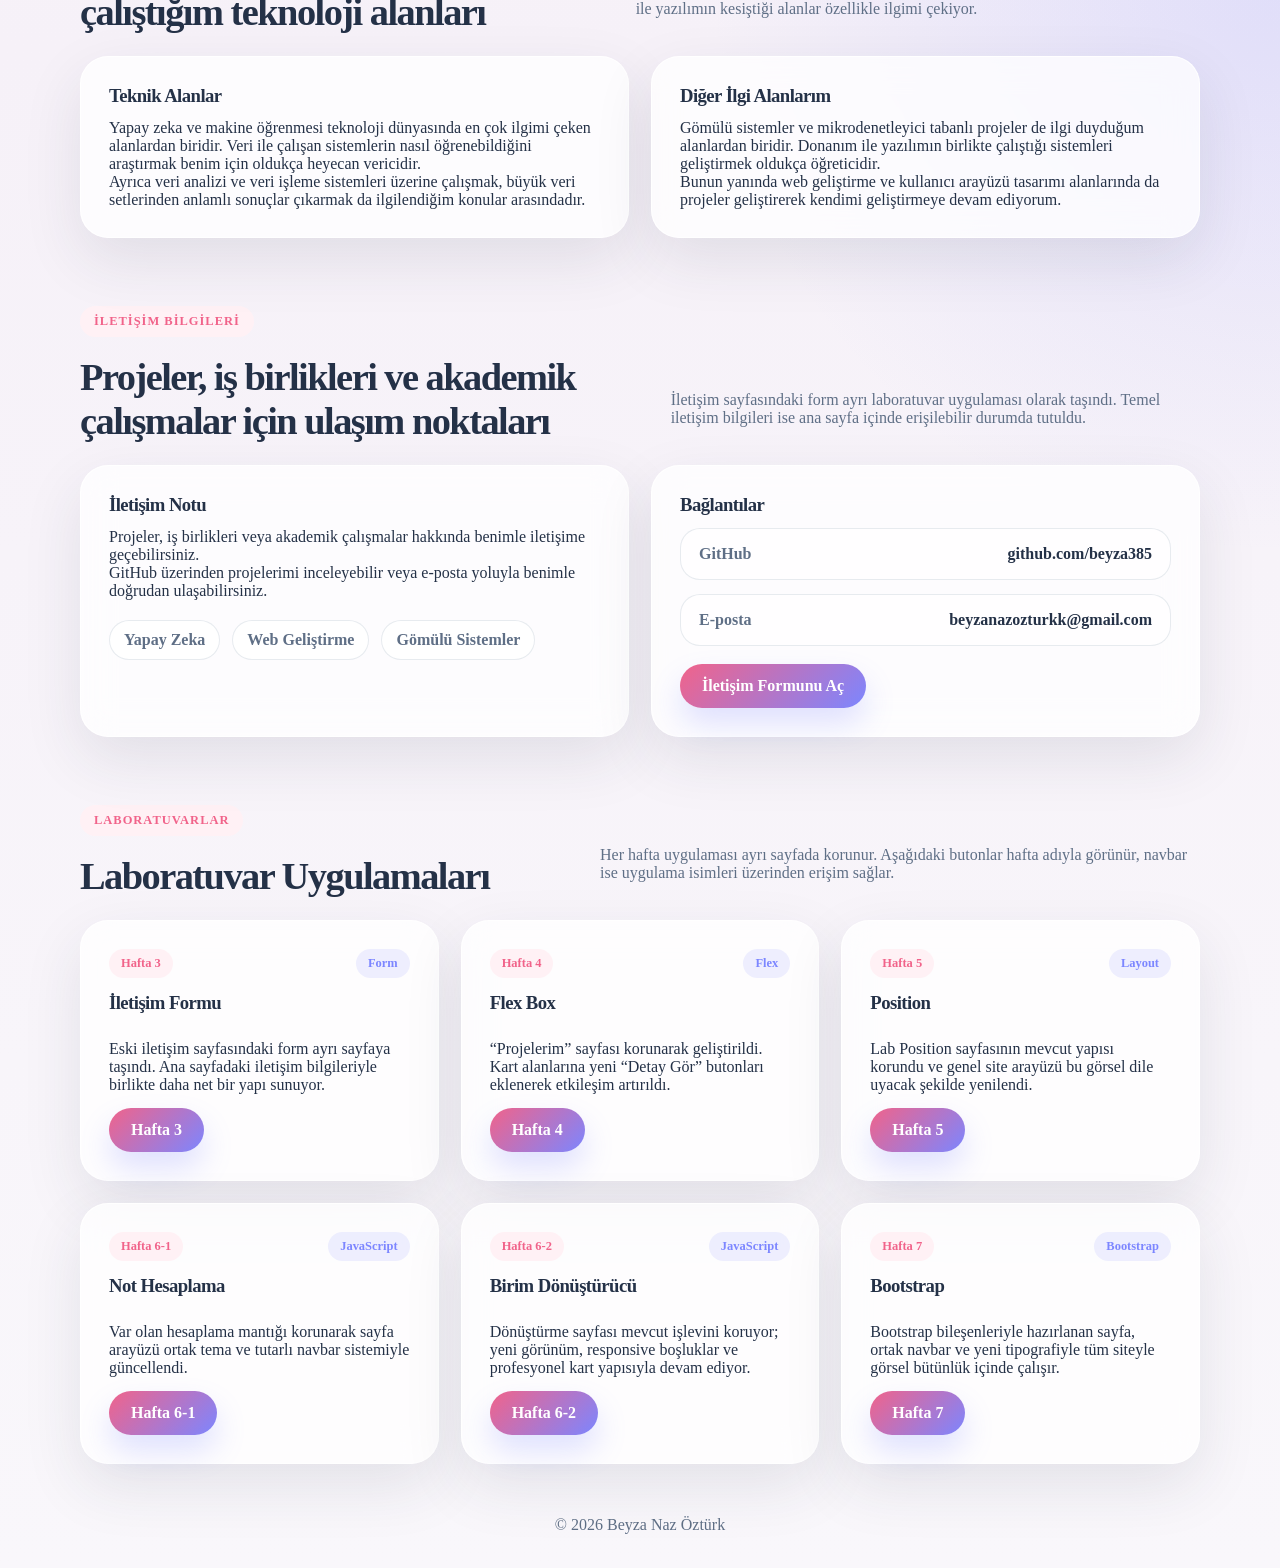
==== commit 3b938965: "Hero box height eşitleme ve buton boşluk ayarlaması" ====
--- a/index.html
+++ b/index.html
@@ -2,50 +2,311 @@
 <html lang="tr">
 <head>
   <meta charset="UTF-8">
-  <title>Beyza Naz Öztürk</title>
+  <meta name="viewport" content="width=device-width, initial-scale=1.0">
+  <title>Beyza Naz Öztürk | Kişisel Web Sitesi</title>
+  <link rel="preconnect" href="https://fonts.googleapis.com">
+  <link rel="preconnect" href="https://fonts.gstatic.com" crossorigin>
+  <link href="https://fonts.googleapis.com/css2?family=Manrope:wght@400;500;600;700;800&display=swap" rel="stylesheet">
   <link rel="stylesheet" href="styles/style.css">
 </head>
-<body>
-  <nav>
-    <ul>
-      <li><a href="index.html">Ana Sayfa</a></li>
-      <li><a href="about.html">Hakkımda</a></li>
-      <li><a href="interests.html">İlgi Alanlarım</a></li>
-      <li><a href="contact.html">İletişim</a></li>
-      <li><a href="lab_position.html">Lab Position</a></li>
-    </ul>
+<body id="top">
+  <nav class="site-nav">
+    <div class="nav-inner">
+      <a class="nav-brand" href="#top">Beyza Naz Öztürk</a>
+      <button class="nav-toggle" type="button" aria-expanded="false" aria-label="Menüyü aç">Menü</button>
+      <div class="nav-links">
+        <a href="#top" aria-current="page">Ana Sayfa</a>
+        <a href="contact.html">İletişim Formu</a>
+        <a href="projelerim.html">Flex Box</a>
+        <a href="lab_position.html">Position</a>
+        <a href="hafta6-1.html">Not Hesaplama</a>
+        <a href="hafta6-2.html">Birim Dönüştürücü</a>
+        <a href="hafta7.html">Bootstrap</a>
+      </div>
+    </div>
   </nav>
 
-  <header>
-    <h1>Beyza Naz Öztürk</h1>
-    <p>Bilgisayar mühendisliği öğrencisi olarak yazılım, yapay zeka ve teknoloji alanlarında projeler geliştirmeye odaklanıyorum.</p>
-
-    <div class="project-button-area">
-      <a href="projelerim.html" class="project-button">Projelerim Sayfasına Git</a>
+  <header class="hero-section">
+    <div class="section-shell hero-grid">
+      <section class="surface-card hero-copy">
+        <span class="eyebrow">Marmara Üniversitesi | Bilgisayar Mühendisliği</span>
+        <h1>Beyza Naz Öztürk</h1>
+        <p>
+          Bilgisayar mühendisliği öğrencisi olarak yazılım, yapay zeka ve teknoloji alanlarında proje geliştirmeye odaklanıyorum.
+          Akademik sürecimde öğrendiğim bilgileri gerçek uygulamalarla destekleyen, düzenli ve profesyonel bir portfolyo yapısı oluşturdum.
+        </p>
+        <div class="cta-row">
+          <a href="#laboratuvar" class="primary-btn">Laboratuvar Uygulamalarını İncele</a>
+          <a href="projelerim.html" class="secondary-btn">Projelerim Sayfası</a>
+        </div>
+        <div class="quick-links">
+          <a href="hafta6-1.html" class="week-btn">Hafta 6-1</a>
+          <a href="hafta6-2.html" class="week-btn">Hafta 6-2</a>
+          <a href="hafta7.html" class="week-btn">Hafta 7</a>
+        </div>
+      </section>
+
+      <aside class="surface-card hero-panel">
+        <p class="panel-label">Öne Çıkanlar</p>
+        <div class="hero-stats">
+          <article class="stat-card">
+            <h2>Eğitim</h2>
+            <p>Algoritmalar, veri yapıları, ağ sistemleri ve yazılım geliştirme alanlarında aktif olarak kendimi geliştiriyorum.</p>
+          </article>
+          <article class="stat-card">
+            <h2>Teknik Odak</h2>
+            <p>Yapay zeka, veri analizi, gömülü sistemler ve kullanıcı arayüzü tasarımı üzerinde çalışıyorum.</p>
+          </article>
+          <article class="stat-card">
+            <h2>Hedef</h2>
+            <p>Teorik bilgiyi gerçek dünya problemlerine çözüm üreten projelerle birleştiren güçlü bir yazılım mühendisi olmak.</p>
+          </article>
+        </div>
+      </aside>
     </div>
-    <div class="week-buttons">
-  <a href="hafta6-1.html" class="week-btn">Hafta 6 - 1</a>
-  <a href="hafta6-2.html" class="week-btn">Hafta 6 - 2</a>
-  <a href="hafta7.html" class="week-btn">Hafta 7 Uygulamasına Git</a>
-</div>
   </header>
 
-  <main class="content">
-    <div class="box">
-      <h2>Eğitim</h2>
-      <p>Marmara Üniversitesi Bilgisayar Mühendisliği bölümünde eğitimime devam ediyorum. Bu süreçte algoritmalar, veri yapıları, ağ sistemleri ve yazılım geliştirme konularında kendimi geliştirme fırsatı buldum.</p>
-      <p>Akademik eğitimim dışında çeşitli teknik projeler geliştirerek teorik bilgimi uygulamaya dökmeye çalışıyorum. Bu çalışmalar sayesinde problem çözme ve analitik düşünme becerilerimi geliştirdim.</p>
-    </div>
-
-    <div class="box">
-      <h2>Projeler</h2>
-      <p>Üniversite sürecinde yapay zeka, veri analizi ve ağ sistemleri ile ilgili birçok proje geliştirdim. Bu projeler hem yazılım geliştirme becerilerimi hem de teknik araştırma yeteneklerimi geliştirmemi sağladı.</p>
-      <p>Ayrıca gömülü sistemler, mikrodenetleyiciler ve veri aktarım sistemleri üzerine çalışmalar yaparak farklı teknoloji alanlarını deneyimleme fırsatı elde ettim.</p>
-    </div>
+  <main>
+    <section class="section">
+      <div class="section-shell">
+        <div class="section-head">
+          <div>
+            <span class="eyebrow">Akademik Yolculuk</span>
+            <h2>Üniversite sürecinde güçlendirdiğim temel alanlar</h2>
+          </div>
+          <p class="section-copy">
+            Derslerde edindiğim bilgi birikimini proje üretimiyle destekliyor; her yeni uygulamada hem teknik hem de analitik becerilerimi geliştirmeye devam ediyorum.
+          </p>
+        </div>
+
+        <div class="card-grid">
+          <article class="surface-card">
+            <h3>Eğitim</h3>
+            <p>
+              Marmara Üniversitesi Bilgisayar Mühendisliği bölümünde eğitimime devam ediyorum. Bu süreçte algoritmalar,
+              veri yapıları, ağ sistemleri ve yazılım geliştirme konularında kendimi geliştirme fırsatı buldum.
+            </p>
+            <p>
+              Akademik eğitimim dışında çeşitli teknik projeler geliştirerek teorik bilgimi uygulamaya dökmeye çalışıyorum.
+              Bu çalışmalar sayesinde problem çözme ve analitik düşünme becerilerimi güçlendirdim.
+            </p>
+          </article>
+
+          <article class="surface-card">
+            <h3>Projeler</h3>
+            <p>
+              Üniversite sürecinde yapay zeka, veri analizi ve ağ sistemleri ile ilgili birçok proje geliştirdim.
+              Bu projeler hem yazılım geliştirme becerilerimi hem de teknik araştırma yeteneklerimi geliştirmemi sağladı.
+            </p>
+            <p>
+              Ayrıca gömülü sistemler, mikrodenetleyiciler ve veri aktarım sistemleri üzerine çalışmalar yaparak farklı teknoloji alanlarını
+              deneyimleme fırsatı elde ettim.
+            </p>
+          </article>
+        </div>
+      </div>
+    </section>
+
+    <section id="hakkimda" class="section">
+      <div class="section-shell">
+        <div class="section-head">
+          <div>
+            <span class="eyebrow">Hakkımda</span>
+            <h2>Kendimi ve kariyer hedeflerimi nasıl konumlandırıyorum?</h2>
+          </div>
+          <p class="section-copy">
+            Teknik üretim kadar sürekli öğrenme disiplinine de önem veriyorum. Uzun vadede güçlü temellere sahip, üretken bir mühendislik kariyeri kurmayı hedefliyorum.
+          </p>
+        </div>
+
+        <div class="card-grid">
+          <article class="surface-card">
+            <h3>Ben Kimim?</h3>
+            <p>
+              Ben Beyza Naz Öztürk. Marmara Üniversitesi Bilgisayar Mühendisliği öğrencisiyim. Teknolojiye ve yazılım geliştirmeye büyük ilgi duyuyorum.
+            </p>
+            <p>
+              Özellikle yapay zeka, veri analizi ve gömülü sistemler alanlarında kendimi geliştirmeye çalışıyorum.
+              Üniversite sürecinde farklı teknolojiler öğrenerek teknik becerilerimi artırmayı hedefliyorum.
+            </p>
+          </article>
+
+          <article class="surface-card">
+            <h3>Hedeflerim</h3>
+            <p>
+              Profesyonel hedefim, güçlü teknik bilgiye sahip bir yazılım mühendisi olmak ve gerçek dünya problemlerine çözüm üreten projelerde yer almaktır.
+            </p>
+            <p>
+              Yeni teknolojileri öğrenmek, projeler geliştirmek ve sürekli kendimi geliştirmek benim için oldukça önemlidir.
+            </p>
+          </article>
+        </div>
+      </div>
+    </section>
+
+    <section id="ilgi-alanlari" class="section">
+      <div class="section-shell">
+        <div class="section-head">
+          <div>
+            <span class="eyebrow">İlgi Alanlarım</span>
+            <h2>Merak duyduğum ve üzerine çalıştığım teknoloji alanları</h2>
+          </div>
+          <p class="section-copy">
+            Farklı disiplinlerde çalışmak, daha bütüncül çözümler üretebilmemi sağlıyor. Donanım ile yazılımın kesiştiği alanlar özellikle ilgimi çekiyor.
+          </p>
+        </div>
+
+        <div class="card-grid">
+          <article class="surface-card">
+            <h3>Teknik Alanlar</h3>
+            <p>
+              Yapay zeka ve makine öğrenmesi teknoloji dünyasında en çok ilgimi çeken alanlardan biridir.
+              Veri ile çalışan sistemlerin nasıl öğrenebildiğini araştırmak benim için oldukça heyecan vericidir.
+            </p>
+            <p>
+              Ayrıca veri analizi ve veri işleme sistemleri üzerine çalışmak, büyük veri setlerinden anlamlı sonuçlar çıkarmak da ilgilendiğim konular arasındadır.
+            </p>
+          </article>
+
+          <article class="surface-card">
+            <h3>Diğer İlgi Alanlarım</h3>
+            <p>
+              Gömülü sistemler ve mikrodenetleyici tabanlı projeler de ilgi duyduğum alanlardan biridir.
+              Donanım ile yazılımın birlikte çalıştığı sistemleri geliştirmek oldukça öğreticidir.
+            </p>
+            <p>
+              Bunun yanında web geliştirme ve kullanıcı arayüzü tasarımı alanlarında da projeler geliştirerek kendimi geliştirmeye devam ediyorum.
+            </p>
+          </article>
+        </div>
+      </div>
+    </section>
+
+    <section id="iletisim-bilgileri" class="section">
+      <div class="section-shell">
+        <div class="section-head">
+          <div>
+            <span class="eyebrow">İletişim Bilgileri</span>
+            <h2>Projeler, iş birlikleri ve akademik çalışmalar için ulaşım noktaları</h2>
+          </div>
+          <p class="section-copy">
+            İletişim sayfasındaki form ayrı laboratuvar uygulaması olarak taşındı. Temel iletişim bilgileri ise ana sayfa içinde erişilebilir durumda tutuldu.
+          </p>
+        </div>
+
+        <div class="page-grid">
+          <article class="surface-card">
+            <h3>İletişim Notu</h3>
+            <p>Projeler, iş birlikleri veya akademik çalışmalar hakkında benimle iletişime geçebilirsiniz.</p>
+            <p>GitHub üzerinden projelerimi inceleyebilir veya e-posta yoluyla benimle doğrudan ulaşabilirsiniz.</p>
+            <div class="pill-list">
+              <span class="pill">Yapay Zeka</span>
+              <span class="pill">Web Geliştirme</span>
+              <span class="pill">Gömülü Sistemler</span>
+            </div>
+          </article>
+
+          <article class="surface-card">
+            <h3>Bağlantılar</h3>
+            <div class="info-list">
+              <a class="contact-link" href="https://github.com/beyza385" target="_blank" rel="noreferrer">
+                <span>GitHub</span>
+                <strong>github.com/beyza385</strong>
+              </a>
+              <a class="contact-link" href="mailto:beyzanazozturkk@gmail.com">
+                <span>E-posta</span>
+                <strong>beyzanazozturkk@gmail.com</strong>
+              </a>
+            </div>
+            <div class="cta-row" style="margin-top: 18px;">
+              <a href="contact.html" class="primary-btn">İletişim Formunu Aç</a>
+            </div>
+          </article>
+        </div>
+      </div>
+    </section>
+
+    <section id="laboratuvar" class="section">
+      <div class="section-shell">
+        <div class="section-head">
+          <div>
+            <span class="eyebrow">Laboratuvarlar</span>
+            <h2>Laboratuvar Uygulamaları</h2>
+          </div>
+          <p class="section-copy">
+            Her hafta uygulaması ayrı sayfada korunur. Aşağıdaki butonlar hafta adıyla görünür, navbar ise uygulama isimleri üzerinden erişim sağlar.
+          </p>
+        </div>
+
+        <div class="lab-grid">
+          <article class="surface-card lab-card">
+            <div class="lab-card-top">
+              <span class="week-label">Hafta 3</span>
+              <span class="lab-tag">Form</span>
+            </div>
+            <h3>İletişim Formu</h3>
+            <p>Eski iletişim sayfasındaki form ayrı sayfaya taşındı. Ana sayfadaki iletişim bilgileriyle birlikte daha net bir yapı sunuyor.</p>
+            <a href="contact.html" class="lab-button">Hafta 3</a>
+          </article>
+
+          <article class="surface-card lab-card">
+            <div class="lab-card-top">
+              <span class="week-label">Hafta 4</span>
+              <span class="lab-tag">Flex</span>
+            </div>
+            <h3>Flex Box</h3>
+            <p>“Projelerim” sayfası korunarak geliştirildi. Kart alanlarına yeni “Detay Gör” butonları eklenerek etkileşim artırıldı.</p>
+            <a href="projelerim.html" class="lab-button">Hafta 4</a>
+          </article>
+
+          <article class="surface-card lab-card">
+            <div class="lab-card-top">
+              <span class="week-label">Hafta 5</span>
+              <span class="lab-tag">Layout</span>
+            </div>
+            <h3>Position</h3>
+            <p>Lab Position sayfasının mevcut yapısı korundu ve genel site arayüzü bu görsel dile uyacak şekilde yenilendi.</p>
+            <a href="lab_position.html" class="lab-button">Hafta 5</a>
+          </article>
+
+          <article class="surface-card lab-card">
+            <div class="lab-card-top">
+              <span class="week-label">Hafta 6-1</span>
+              <span class="lab-tag">JavaScript</span>
+            </div>
+            <h3>Not Hesaplama</h3>
+            <p>Var olan hesaplama mantığı korunarak sayfa arayüzü ortak tema ve tutarlı navbar sistemiyle güncellendi.</p>
+            <a href="hafta6-1.html" class="lab-button">Hafta 6-1</a>
+          </article>
+
+          <article class="surface-card lab-card">
+            <div class="lab-card-top">
+              <span class="week-label">Hafta 6-2</span>
+              <span class="lab-tag">JavaScript</span>
+            </div>
+            <h3>Birim Dönüştürücü</h3>
+            <p>Dönüştürme sayfası mevcut işlevini koruyor; yeni görünüm, responsive boşluklar ve profesyonel kart yapısıyla devam ediyor.</p>
+            <a href="hafta6-2.html" class="lab-button">Hafta 6-2</a>
+          </article>
+
+          <article class="surface-card lab-card">
+            <div class="lab-card-top">
+              <span class="week-label">Hafta 7</span>
+              <span class="lab-tag">Bootstrap</span>
+            </div>
+            <h3>Bootstrap</h3>
+            <p>Bootstrap bileşenleriyle hazırlanan sayfa, ortak navbar ve yeni tipografiyle tüm siteyle görsel bütünlük içinde çalışır.</p>
+            <a href="hafta7.html" class="lab-button">Hafta 7</a>
+          </article>
+        </div>
+      </div>
+    </section>
   </main>
 
-  <footer>
+  <footer class="site-footer">
     <p>© 2026 Beyza Naz Öztürk</p>
   </footer>
+
+  <script src="scripts/main.js"></script>
 </body>
 </html>
--- a/styles/style.css
+++ b/styles/style.css
@@ -1,441 +1,690 @@
+:root {
+  --bg: #f7f3f8;
+  --bg-soft: #fbf8fc;
+  --surface: rgba(255, 255, 255, 0.76);
+  --surface-strong: rgba(255, 255, 255, 0.92);
+  --line: rgba(148, 163, 184, 0.22);
+  --line-strong: rgba(148, 163, 184, 0.35);
+  --text: #243147;
+  --muted: #5f6f86;
+  --accent: #f1638a;
+  --accent-strong: #7c86ff;
+  --accent-soft: #fff1f5;
+  --shadow-soft: 0 22px 60px rgba(36, 49, 71, 0.1);
+  --shadow-hover: 0 28px 70px rgba(36, 49, 71, 0.14);
+  --radius-lg: 28px;
+  --radius-md: 20px;
+  --radius-sm: 16px;
+}
+
+* {
+  box-sizing: border-box;
+}
+
+html {
+  scroll-behavior: smooth;
+}
+
 body {
-  font-family: Arial, sans-serif;
   margin: 0;
-  background-color: #f4f4f4;
-}
-
-h1, h2, p {
+  min-height: 100vh;
+  font-family: "Manrope", "Segoe UI", sans-serif;
+  color: var(--text);
+  line-height: 1.7;
+  background:
+    radial-gradient(circle at top left, rgba(255, 208, 223, 0.55), transparent 32%),
+    radial-gradient(circle at right center, rgba(124, 134, 255, 0.18), transparent 28%),
+    linear-gradient(180deg, #fcf9fd 0%, #f6f1f8 52%, #f9f7fb 100%);
+}
+
+body::before {
+  content: "";
+  position: fixed;
+  inset: 0;
+  pointer-events: none;
+  background-image:
+    linear-gradient(rgba(255, 255, 255, 0.06) 1px, transparent 1px),
+    linear-gradient(90deg, rgba(255, 255, 255, 0.06) 1px, transparent 1px);
+  background-size: 34px 34px;
+  opacity: 0.35;
+  z-index: -1;
+}
+
+body,
+button,
+input,
+select,
+textarea {
+  font: inherit;
+}
+
+h1,
+h2,
+h3,
+p {
   margin-top: 0;
 }
 
-nav {
-  background-color: #333;
-  padding: 15px;
-}
-
-nav ul {
-  list-style: none;
-  margin: 0;
-  padding: 0;
+a {
+  color: inherit;
+}
+
+section[id] {
+  scroll-margin-top: 110px;
+}
+
+.section-shell,
+.projects-header,
+.projects-hero,
+.projects-cards,
+.projects-grow,
+.lab-header,
+.lab-container,
+.week-header,
+.week-page {
+  width: min(1120px, calc(100% - 32px));
+  margin-left: auto;
+  margin-right: auto;
+}
+
+.surface-card,
+.hero-left,
+.hero-right,
+.project-card,
+.grow-box,
+.week-card,
+.form-shell,
+.info-shell,
+.page-banner,
+.redirect-card {
+  background: var(--surface);
+  border: 1px solid rgba(255, 255, 255, 0.85);
+  border-radius: var(--radius-lg);
+  box-shadow: var(--shadow-soft);
+  backdrop-filter: blur(16px);
+}
+
+.site-nav {
+  position: sticky;
+  top: 0;
+  z-index: 100;
+  padding: 14px 0;
+  backdrop-filter: blur(18px);
+  background: rgba(247, 243, 248, 0.82);
+  border-bottom: 1px solid rgba(255, 255, 255, 0.7);
+}
+
+.nav-inner {
+  width: min(1180px, calc(100% - 32px));
+  margin: 0 auto;
+  display: flex;
+  align-items: center;
+  gap: 20px;
+  position: relative;
+}
+
+.nav-brand {
+  text-decoration: none;
+  font-size: 1.05rem;
+  font-weight: 800;
+  color: var(--text);
+  letter-spacing: -0.03em;
+  white-space: nowrap;
+}
+
+.nav-toggle {
+  display: none;
+  margin-left: auto;
+  border: 1px solid var(--line);
+  border-radius: 999px;
+  background: rgba(255, 255, 255, 0.7);
+  color: var(--text);
+  padding: 10px 16px;
+  font-weight: 700;
+  cursor: pointer;
+}
+
+.nav-links {
+  margin-left: auto;
+  display: flex;
+  flex-wrap: wrap;
+  align-items: center;
+  justify-content: flex-end;
+  gap: 8px;
+}
+
+.nav-links a {
+  text-decoration: none;
+  padding: 10px 14px;
+  border-radius: 999px;
+  color: var(--muted);
+  font-size: 0.92rem;
+  font-weight: 700;
+  transition: transform 0.25s ease, background-color 0.25s ease, box-shadow 0.25s ease, color 0.25s ease;
+}
+
+.nav-links a:hover,
+.nav-links a[aria-current="page"] {
+  color: var(--text);
+  background: rgba(255, 255, 255, 0.86);
+  box-shadow: 0 10px 26px rgba(36, 49, 71, 0.1);
+  transform: translateY(-1px);
+}
+
+.hero-section,
+.page-hero,
+.section {
+  padding: 34px 0;
+}
+
+.hero-grid,
+.page-grid,
+.card-grid,
+.lab-grid,
+.hero-stats {
+  display: grid;
+  gap: 22px;
+}
+
+.hero-grid {
+  grid-template-columns: minmax(0, 1.25fr) minmax(320px, 0.75fr);
+  align-items: stretch;
+}
+
+.page-grid,
+.card-grid {
+  grid-template-columns: repeat(2, minmax(0, 1fr));
+}
+
+.hero-copy,
+.hero-panel,
+.contact-layout .info-shell,
+.contact-layout .form-shell {
+  padding: 30px;
+}
+
+.eyebrow {
+  display: inline-flex;
+  align-items: center;
+  gap: 8px;
+  padding: 8px 14px;
+  border-radius: 999px;
+  background: var(--accent-soft);
+  color: var(--accent);
+  font-size: 0.78rem;
+  font-weight: 800;
+  letter-spacing: 0.08em;
+  text-transform: uppercase;
+  margin-bottom: 18px;
+}
+
+.hero-copy h1,
+.page-banner h1,
+.redirect-card h1 {
+  margin-bottom: 16px;
+  font-size: clamp(2.2rem, 4vw, 4.2rem);
+  line-height: 1.08;
+  letter-spacing: -0.04em;
+}
+
+.hero-copy p,
+.page-banner p,
+.redirect-card p,
+.section-head p,
+.project-card p,
+.hero-left p,
+.hero-right p,
+.grow-box p,
+.week-header p,
+.lab-header p {
+  color: var(--muted);
+}
+
+.cta-row,
+.button-group,
+.quick-links,
+.pill-list {
+  display: flex;
+  flex-wrap: wrap;
+  gap: 12px;
+}
+
+.primary-btn,
+.secondary-btn,
+.week-btn,
+.lab-button,
+.hero-link-button,
+.card-button,
+.send-btn,
+.clear-btn,
+.detail-trigger,
+.modern-btn {
+  display: inline-flex;
+  align-items: center;
+  justify-content: center;
+  gap: 8px;
+  border: none;
+  border-radius: 999px;
+  padding: 13px 22px;
+  font-weight: 800;
+  text-decoration: none;
+  cursor: pointer;
+  transition: transform 0.25s ease, box-shadow 0.25s ease, background 0.25s ease, color 0.25s ease, border-color 0.25s ease;
+}
+
+.primary-btn,
+.lab-button,
+.send-btn,
+.modern-btn {
+  color: #fff;
+  background: linear-gradient(135deg, var(--accent) 0%, var(--accent-strong) 100%);
+  box-shadow: 0 16px 30px rgba(124, 134, 255, 0.24);
+}
+
+.secondary-btn,
+.week-btn,
+.hero-link-button,
+.card-button,
+.detail-trigger,
+.clear-btn {
+  color: var(--text);
+  background: rgba(255, 255, 255, 0.86);
+  border: 1px solid var(--line);
+  box-shadow: 0 12px 26px rgba(36, 49, 71, 0.08);
+}
+
+.primary-btn:hover,
+.secondary-btn:hover,
+.week-btn:hover,
+.lab-button:hover,
+.hero-link-button:hover,
+.card-button:hover,
+.send-btn:hover,
+.clear-btn:hover,
+.detail-trigger:hover,
+.modern-btn:hover {
+  transform: translateY(-2px);
+  box-shadow: var(--shadow-hover);
+}
+
+.quick-links {
+  margin-top: 18px;
+}
+
+.hero-copy .cta-row {
+  margin-top: 26px;
+}
+
+.hero-panel {
+  padding: 28px;
+}
+
+.panel-label {
+  margin-bottom: 14px;
+  color: var(--muted);
+  font-size: 0.82rem;
+  font-weight: 800;
+  letter-spacing: 0.08em;
+  text-transform: uppercase;
+}
+
+.hero-stats {
+  grid-template-columns: 1fr;
+}
+
+.stat-card {
+  padding: 18px 20px;
+  border-radius: var(--radius-md);
+  background: rgba(250, 246, 252, 0.86);
+  border: 1px solid var(--line);
+}
+
+.stat-card h2,
+.surface-card h3,
+.lab-card h3,
+.project-card h2,
+.hero-left h2,
+.hero-right h2,
+.grow-box h3,
+.week-card h2,
+.form-shell h2,
+.info-shell h2,
+.event-card h2 {
+  margin-bottom: 12px;
+  color: var(--text);
+  letter-spacing: -0.03em;
+}
+
+.stat-card p,
+.surface-card p,
+.info-item p,
+.lab-card p {
+  margin-bottom: 0;
+}
+
+.section-head {
+  display: flex;
+  justify-content: space-between;
+  align-items: end;
+  gap: 24px;
+  margin-bottom: 22px;
+}
+
+.section-head h2 {
+  margin-bottom: 0;
+  font-size: clamp(1.8rem, 3vw, 2.8rem);
+  letter-spacing: -0.04em;
+}
+
+.section-copy {
+  max-width: 600px;
+}
+
+.surface-card {
+  padding: 28px;
+}
+
+.pill-list {
+  margin-top: 20px;
+}
+
+.pill {
+  display: inline-flex;
+  align-items: center;
+  padding: 10px 14px;
+  border-radius: 999px;
+  background: rgba(255, 255, 255, 0.7);
+  border: 1px solid var(--line);
+  color: var(--muted);
+  font-weight: 700;
+}
+
+.info-list {
+  display: grid;
+  gap: 14px;
+}
+
+.info-item {
+  padding: 18px 20px;
+  border-radius: var(--radius-md);
+  background: rgba(250, 246, 252, 0.86);
+  border: 1px solid var(--line);
+}
+
+.info-item strong {
+  display: block;
+  margin-bottom: 8px;
+  font-size: 1rem;
+}
+
+.contact-link {
+  display: flex;
+  justify-content: space-between;
+  gap: 12px;
+  padding: 16px 18px;
+  border-radius: var(--radius-md);
+  border: 1px solid var(--line);
+  background: rgba(255, 255, 255, 0.65);
+  text-decoration: none;
+  color: var(--text);
+}
+
+.contact-link span {
+  color: var(--muted);
+  font-weight: 700;
+}
+
+.lab-grid {
+  grid-template-columns: repeat(3, minmax(0, 1fr));
+}
+
+.lab-card {
+  display: flex;
+  flex-direction: column;
+  gap: 14px;
+}
+
+.lab-card-top {
+  display: flex;
+  justify-content: space-between;
+  align-items: center;
+  gap: 14px;
+}
+
+.week-label,
+.lab-tag {
+  display: inline-flex;
+  align-items: center;
+  padding: 7px 12px;
+  border-radius: 999px;
+  font-size: 0.78rem;
+  font-weight: 800;
+}
+
+.week-label {
+  background: var(--accent-soft);
+  color: var(--accent);
+}
+
+.lab-tag {
+  background: rgba(124, 134, 255, 0.12);
+  color: var(--accent-strong);
+}
+
+.lab-button {
+  margin-top: auto;
+  width: fit-content;
+}
+
+.site-footer {
+  padding: 18px 16px 34px;
   text-align: center;
-}
-
-nav ul li {
-  display: inline-block;
-  margin: 0 15px;
-}
-
-nav ul li a {
-  color: white;
-  text-decoration: none;
-  font-size: 16px;
-}
-
-nav ul li a:hover {
-  color: #ffcc00;
-}
-
-header {
-  text-align: center;
+  color: var(--muted);
+}
+
+.site-footer p {
+  margin-bottom: 0;
+}
+
+.page-banner,
+.redirect-card {
   padding: 30px;
-  background-color: white;
-}
-
-header p {
-  font-size: 18px;
-  color: #333;
-  line-height: 1.6;
-  text-align: center;
-}
-
-.content {
-  width: 80%;
-  margin: 20px auto;
-  font-size: 0;
-}
-
-.content .box {
-  display: inline-block;
-  width: 48%;
-  vertical-align: top;
-  background-color: white;
-  padding: 20px;
-  box-sizing: border-box;
-  margin-bottom: 20px;
-  font-size: 16px;
-}
-
-.content .box:first-child {
-  margin-right: 4%;
-}
-
-.content .box h2 {
-  font-size: 20px;
-  color: #000;
-  margin-bottom: 20px;
-}
-
-.content .box p {
-  font-size: 16px;
-  color: #333;
-  line-height: 1.7;
-  text-align: justify;
-}
-
-.contact-container {
-  width: 80%;
-  margin: 20px auto 30px auto;
-  padding: 30px;
-  background-color: white;
-  border: 2px solid #ccc;
-  border-radius: 10px;
-  box-sizing: border-box;
-}
-
-.contact-container h2 {
-  font-size: 22px;
-  color: #000;
-  margin-bottom: 25px;
-  text-align: center;
-}
-
-.contact-container label {
-  display: block;
-  font-size: 16px;
-  color: #333;
-  margin-bottom: 8px;
-  font-weight: bold;
-}
-
+}
+
+.contact-layout {
+  grid-template-columns: minmax(0, 0.8fr) minmax(0, 1.2fr);
+}
+
+.form-shell form,
+.modern-form {
+  display: grid;
+  gap: 16px;
+}
+
+.form-grid {
+  display: grid;
+  grid-template-columns: repeat(2, minmax(0, 1fr));
+  gap: 16px;
+}
+
+.form-field {
+  display: flex;
+  flex-direction: column;
+  gap: 8px;
+}
+
+.form-field--full {
+  grid-column: 1 / -1;
+}
+
+.form-field label,
+.contact-container label,
+.form-group label {
+  font-size: 0.8rem;
+  font-weight: 800;
+  color: var(--muted);
+  text-transform: uppercase;
+  letter-spacing: 0.08em;
+}
+
+.form-field input,
+.form-field select,
+.form-field textarea,
 .contact-container input[type="text"],
 .contact-container input[type="email"],
 .contact-container input[type="password"],
+.contact-container input[type="file"],
 .contact-container select,
-.contact-container textarea {
+.contact-container textarea,
+.modern-form input,
+.modern-form select {
   width: 100%;
-  padding: 12px;
-  margin-bottom: 20px;
-  box-sizing: border-box;
-  border: 1px solid #aaa;
-  border-radius: 6px;
-  font-size: 16px;
-  font-family: Arial, sans-serif;
-}
-
-.contact-container input[type="file"] {
-  margin-bottom: 20px;
-  font-size: 16px;
-}
-
+  padding: 14px 16px;
+  border-radius: var(--radius-sm);
+  border: 1px solid var(--line);
+  background: rgba(255, 255, 255, 0.78);
+  color: var(--text);
+  transition: border-color 0.25s ease, box-shadow 0.25s ease, background-color 0.25s ease;
+}
+
+.form-field textarea,
 .contact-container textarea {
   resize: vertical;
+  min-height: 150px;
+}
+
+.form-field input:focus,
+.form-field select:focus,
+.form-field textarea:focus,
+.contact-container input:focus,
+.contact-container select:focus,
+.contact-container textarea:focus,
+.modern-form input:focus,
+.modern-form select:focus {
+  outline: none;
+  border-color: rgba(124, 134, 255, 0.48);
+  box-shadow: 0 0 0 4px rgba(124, 134, 255, 0.12);
+  background: #fff;
 }
 
 .option-box {
-  width: 100%;
-  padding: 16px 18px;
-  margin-bottom: 22px;
-  box-sizing: border-box;
-  background-color: #f9f9f9;
-  border: 1px solid #ddd;
-  border-radius: 6px;
+  display: grid;
+  gap: 10px;
+  padding: 16px;
+  border-radius: var(--radius-md);
+  background: rgba(255, 255, 255, 0.65);
+  border: 1px solid var(--line);
 }
 
 .inline-option {
-  display: flex !important;
+  display: flex;
   align-items: center;
-  gap: 10px;
-  font-weight: normal !important;
-  margin-bottom: 12px;
+  gap: 12px;
+  padding: 12px 14px;
+  border-radius: 14px;
+  background: rgba(250, 246, 252, 0.88);
   cursor: pointer;
-}
-
-.inline-option:last-child {
-  margin-bottom: 0;
-}
-
-.inline-option input[type="radio"],
-.inline-option input[type="checkbox"] {
+  font-weight: 700;
+}
+
+.inline-option input {
   width: auto;
   margin: 0;
-  flex-shrink: 0;
-}
-
-.inline-option span {
-  display: inline-block;
-  font-size: 16px;
-  color: #333;
-  line-height: 1.4;
 }
 
 .button-group {
-  display: flex;
+  justify-content: flex-start;
+}
+
+.clear-btn {
+  color: #be335c;
+  background: rgba(255, 241, 245, 0.9);
+  border-color: rgba(241, 99, 138, 0.18);
+}
+
+.projects-wrapper {
+  padding-bottom: 24px;
+}
+
+.projects-header,
+.lab-header,
+.week-header {
+  padding-top: 38px;
+  padding-bottom: 20px;
+}
+
+.projects-header .page-banner,
+.lab-header .page-banner,
+.week-header .page-banner {
+  max-width: 820px;
+}
+
+.projects-hero,
+.projects-cards,
+.projects-grow {
+  display: grid;
+  gap: 20px;
+  margin-bottom: 20px;
+}
+
+.projects-hero {
+  grid-template-columns: repeat(2, minmax(0, 1fr));
+}
+
+.projects-cards {
+  grid-template-columns: repeat(3, minmax(0, 1fr));
+}
+
+.projects-grow {
+  grid-template-columns: repeat(3, minmax(0, 1fr));
+}
+
+.hero-left,
+.hero-right,
+.project-card,
+.grow-box {
+  padding: 28px;
+}
+
+.grow-box {
+  display: flex;
+  flex-direction: column;
+  gap: 14px;
   justify-content: space-between;
-  gap: 4%;
-  margin-top: 10px;
-}
-
-.send-btn,
-.clear-btn {
-  width: 48%;
-  padding: 14px 0;
-  font-size: 16px;
-  border: none;
-  border-radius: 6px;
-  cursor: pointer;
-  color: white;
-}
-
-.send-btn {
-  background-color: #007bff;
-}
-
-.clear-btn {
-  background-color: #dc3545;
-}
-
-.send-btn:hover {
-  background-color: #0069d9;
-}
-
-.clear-btn:hover {
-  background-color: #c82333;
-}
-
-footer {
-  text-align: center;
-  padding: 20px;
-  background-color: #333;
-  color: white;
-  margin-top: 30px;
-}
-
-.project-button-area {
-  margin-top: 25px;
-}
-
-.project-button {
-  display: inline-block;
-  padding: 12px 22px;
-  background-color: #333;
-  color: white;
-  text-decoration: none;
-  font-size: 16px;
-  border-radius: 6px;
-}
-
-.project-button:hover {
-  color: #ffcc00;
-}
-
-/* PROJELERIM SAYFASI */
-
-.projects-page {
-  margin: 0;
-  background-color: #f4f4f4;
-}
-
-.projects-wrapper {
-  overflow-y: auto;
-  overflow-x: hidden;
-}
-
-.projects-header {
-  text-align: center;
-  padding: 30px;
-  background-color: white;
-}
-
-.projects-header h1 {
-  font-size: 32px;
-  margin-bottom: 15px;
-}
-
-.projects-header p {
-  font-size: 18px;
-  color: #333;
-  line-height: 1.6;
-  text-align: center;
-}
-
-.projects-hero {
-  min-height: 30vh;
-  width: 80%;
-  margin: 20px auto;
-  display: flex;
-  flex-direction: row;
-  justify-content: space-between;
-  align-items: stretch;
-  gap: 4%;
-}
-
-.hero-left,
-.hero-right {
-  width: 48%;
-  background-color: white;
-  padding: 20px;
-  box-sizing: border-box;
-}
-
-.hero-left {
-  display: flex;
-  flex-direction: column;
+}
+
+.project-detail {
+  margin-top: 14px;
+}
+
+.project-detail summary {
+  list-style: none;
+}
+
+.project-detail summary::-webkit-details-marker {
+  display: none;
+}
+
+.project-detail-copy {
+  margin-top: 14px;
+  padding: 14px 16px;
+  border-radius: var(--radius-sm);
+  background: rgba(250, 246, 252, 0.86);
+  border: 1px solid var(--line);
+  color: var(--muted);
+}
+
+.lab-page {
+  background:
+    radial-gradient(circle at top left, rgba(255, 211, 224, 0.65), transparent 32%),
+    radial-gradient(circle at right bottom, rgba(167, 139, 250, 0.2), transparent 24%),
+    linear-gradient(180deg, #fbf6fb 0%, #f3eefc 100%);
+}
+
+.lab-container {
+  display: flex;
   justify-content: center;
-}
-
-.hero-right {
-  display: flex;
-  flex-direction: column;
-  justify-content: center;
-}
-
-.hero-left h2,
-.hero-right h2 {
-  font-size: 20px;
-  color: #000;
-  margin-bottom: 20px;
-}
-
-.hero-left p,
-.hero-right p {
-  font-size: 16px;
-  color: #333;
-  line-height: 1.7;
-  text-align: justify;
-  margin-bottom: 10px;
-}
-
-.hero-link-button {
-  display: inline-block;
-  margin-top: 10px;
-  padding: 10px 18px;
-  background-color: #333;
-  color: white;
-  text-decoration: none;
-  border-radius: 6px;
-  width: fit-content;
-}
-
-.hero-link-button:hover {
-  color: #ffcc00;
-}
-
-.projects-cards {
-  min-height: 30vh;
-  width: 80%;
-  margin: 0 auto 20px auto;
-  display: flex;
-  flex-wrap: wrap;
-  gap: 15px;
-  align-content: flex-start;
-  box-sizing: border-box;
-}
-
-.project-card {
-  flex: 1 1 30%;
-  background-color: white;
-  padding: 20px;
-  box-sizing: border-box;
-}
-
-.project-card h2 {
-  font-size: 18px;
-  color: #000;
-  margin-bottom: 15px;
-}
-
-.project-card p {
-  font-size: 15px;
-  color: #333;
-  line-height: 1.6;
-  text-align: justify;
-}
-
-.projects-grow {
-  min-height: 20vh;
-  width: 80%;
-  margin: 0 auto 20px auto;
-  display: flex;
-  align-items: stretch;
-  gap: 15px;
-  box-sizing: border-box;
-}
-
-.grow-box {
-  background-color: white;
-  border: 1px solid #ddd;
-  display: flex;
-  justify-content: center;
-  align-items: center;
-  font-size: 18px;
-  font-weight: bold;
-  color: #333;
-}
-
-.grow-one {
-  flex-grow: 1;
-}
-
-.grow-two {
-  flex-grow: 2;
-}
-
-.grow-three {
-  flex-grow: 1;
-}
-
-.card-button {
-  display: inline-block;
-  margin-top: 12px;
-  padding: 8px 14px;
-  background-color: #333;
-  color: white;
-  text-decoration: none;
-  font-size: 14px;
-  border-radius: 5px;
-}
-
-.card-button:hover {
-  color: #ffcc00;
-}
-
-.projects-footer {
-  min-height: 10vh;
-  background-color: #333;
-  color: white;
-  margin-top: auto;
-  display: flex;
-  justify-content: center;
-  align-items: center;
-  padding: 20px 0;
-}
-
-/* ================= LAB POSITION ================= */
-
-.lab-page {
-  background: linear-gradient(135deg, #f8f1f4, #f3eefc);
-}
-
-.lab-header {
-  text-align: center;
-  padding: 30px;
-  background-color: white;
-}
-
-.lab-header h1 {
-  margin-bottom: 10px;
-}
-
-.lab-header p {
-  font-size: 18px;
-  color: #555;
-}
-
-.lab-container {
-  width: 80%;
-  margin: 40px auto;
-  display: flex;
-  justify-content: center;
+  margin-bottom: 54px;
 }
 
 #toggle-detail {
@@ -445,12 +694,12 @@
 .event-card {
   position: relative;
   width: 100%;
-  max-width: 480px;
-  padding: 32px;
+  max-width: 540px;
+  padding: 34px;
   border-radius: 32px;
   overflow: hidden;
-  background: rgba(255, 255, 255, 0.75);
-  border: 1px solid rgba(255, 255, 255, 0.9);
+  background: rgba(255, 255, 255, 0.76);
+  border: 1px solid rgba(255, 255, 255, 0.92);
   box-shadow: 0 20px 60px rgba(190, 160, 255, 0.18);
   backdrop-filter: blur(10px);
   transition: transform 0.35s ease, box-shadow 0.35s ease;
@@ -498,15 +747,9 @@
   background: #ffe4ec;
   color: #ff4d79;
   font-size: 12px;
-  font-weight: bold;
+  font-weight: 800;
   letter-spacing: 2px;
   margin-bottom: 18px;
-}
-
-.event-card h2 {
-  font-size: 34px;
-  color: #23324d;
-  margin-bottom: 14px;
 }
 
 .event-intro {
@@ -523,7 +766,7 @@
 }
 
 .event-info-inner {
-  background: rgba(255, 255, 255, 0.7);
+  background: rgba(255, 255, 255, 0.74);
   border-radius: 25px;
   padding: 20px;
 }
@@ -544,7 +787,7 @@
 .event-value {
   color: #475569;
   font-size: 16px;
-  font-weight: bold;
+  font-weight: 800;
 }
 
 .event-divider {
@@ -562,7 +805,7 @@
   background: linear-gradient(90deg, #fb7185, #a78bfa);
   color: white;
   font-size: 14px;
-  font-weight: bold;
+  font-weight: 800;
   cursor: pointer;
   box-shadow: 0 10px 24px rgba(167, 139, 250, 0.22);
   transition: transform 0.3s ease, box-shadow 0.3s ease;
@@ -603,10 +846,14 @@
   padding-top: 24px;
 }
 
+.event-detail-card,
+.event-mini-card {
+  border-radius: 18px;
+  padding: 18px;
+}
+
 .event-detail-card {
   background: #fff1f5;
-  border-radius: 18px;
-  padding: 18px;
   margin-bottom: 16px;
 }
 
@@ -630,281 +877,281 @@
   font-size: 14px;
   line-height: 1.9;
   color: #5c6c83;
+  margin-bottom: 0;
 }
 
 .event-mini-grid {
-  display: flex;
+  display: grid;
+  grid-template-columns: repeat(2, minmax(0, 1fr));
   gap: 12px;
 }
 
 .event-mini-card {
-  flex: 1;
   background: rgba(255, 255, 255, 0.8);
   border: 1px solid #f8d4df;
-  border-radius: 18px;
-  padding: 18px;
   box-shadow: 0 4px 16px rgba(15, 23, 42, 0.04);
 }
 
-.lab-footer {
-  text-align: center;
-  padding: 20px;
-  background-color: #333;
-  color: white;
-  margin-top: 30px;
-}
-
-@media (max-width: 600px) {
-  .lab-container {
-    width: 92%;
-  }
-
-  .event-card {
-    padding: 24px;
-  }
-
-  .event-card h2 {
-    font-size: 28px;
-  }
-
-  .event-mini-grid {
-    flex-direction: column;
-  }
-}
-
-/* ================= HAFTA SAYFALARI ================= */
-
-.week-header {
-  text-align: center;
-  padding: 35px 20px;
-  background-color: white;
-}
-
-.week-header h1 {
-  font-size: 32px;
-  margin-bottom: 10px;
-  color: #111;
-}
-
-.week-header p {
-  font-size: 17px;
-  color: #555;
-  line-height: 1.6;
-  max-width: 700px;
-  margin: 0 auto;
-}
-
 .week-page {
-  width: 100%;
-  padding: 40px 20px 60px;
-  box-sizing: border-box;
+  padding-bottom: 54px;
 }
 
 .week-card {
   width: 100%;
-  max-width: 520px;
+  max-width: 560px;
   margin: 0 auto;
-  background: white;
-  border-radius: 18px;
   padding: 30px;
-  box-sizing: border-box;
-  box-shadow: 0 12px 35px rgba(0, 0, 0, 0.08);
 }
 
 .week-card h2 {
   text-align: center;
-  margin-bottom: 25px;
-  font-size: 24px;
-  color: #222;
-}
-
-.modern-form {
+  font-size: 1.55rem;
+}
+
+.form-group {
   display: flex;
   flex-direction: column;
-  gap: 18px;
-}
-
-.form-group {
-  display: flex;
-  flex-direction: column;
-}
-
-.form-group label {
-  margin-bottom: 8px;
-  font-weight: bold;
-  color: #555;
-  font-size: 13px;
-  text-transform: uppercase;
-  letter-spacing: 0.5px;
-}
-
-.modern-form input,
-.modern-form select {
-  width: 100%;
-  padding: 13px 14px;
-  border: 1px solid #e0e0e0;
-  border-radius: 10px;
-  box-sizing: border-box;
-  font-size: 15px;
-  background-color: #fafafa;
-  transition: border-color 0.3s, box-shadow 0.3s;
-  color: #222;
-}
-
-.modern-form input:focus,
-.modern-form select:focus {
-  outline: none;
-  border-color: #555;
-  box-shadow: 0 0 0 3px rgba(0, 0, 0, 0.06);
-  background-color: #fff;
-}
-
-.modern-btn {
-  padding: 14px;
-  border: none;
-  border-radius: 10px;
-  background: #222;
-  color: white;
-  font-size: 16px;
-  font-weight: bold;
-  cursor: pointer;
-  transition: background 0.2s, transform 0.2s, box-shadow 0.2s;
-  letter-spacing: 0.3px;
-}
-
-.modern-btn:hover {
-  background: #444;
-  transform: translateY(-2px);
-  box-shadow: 0 8px 20px rgba(0, 0, 0, 0.15);
-}
-
-.modern-btn:active {
-  transform: scale(0.98);
-}
-
-/* ================= SONUÇ KARTI ================= */
+  gap: 8px;
+}
 
 .result-card {
   margin-top: 24px;
   padding: 20px;
-  border-radius: 14px;
-  background-color: #f8f8f8;
-  border: 1px solid #ebebeb;
+  border-radius: 18px;
+  background: rgba(250, 246, 252, 0.82);
+  border: 1px solid var(--line);
 }
 
 .result-card h3 {
-  margin-bottom: 16px;
-  color: #111;
-  font-size: 18px;
-  border-bottom: 1px solid #e8e8e8;
-  padding-bottom: 12px;
-}
-
-.result-card p {
-  margin: 8px 0;
-  color: #333;
-  font-size: 15px;
-  line-height: 1.6;
-}
-
-/* Hata mesajı */
+  margin-bottom: 12px;
+}
+
 .result-error {
   color: #b91c1c;
-  font-weight: bold;
-  font-size: 14px;
-  background-color: #fef2f2;
-  border: 1px solid #fecaca;
-  border-radius: 8px;
-  padding: 12px 14px;
+  font-weight: 800;
   margin: 0;
 }
 
-/* Geçti / Kaldı renkleri */
 .success-text {
   color: #15803d;
-  font-weight: bold;
+  font-weight: 800;
 }
 
 .fail-text {
   color: #b91c1c;
-  font-weight: bold;
-}
-
-/* ================= HAFTA BUTONLARI ================= */
-
-.week-buttons {
-  margin-top: 20px;
-  display: flex;
-  justify-content: center;
-  gap: 14px;
-  flex-wrap: wrap;
-}
-
-.week-btn {
-  display: inline-block;
-  padding: 12px 20px;
-  background-color: #333;
-  color: white;
-  text-decoration: none;
-  border-radius: 8px;
-  font-size: 15px;
-  transition: 0.3s;
-}
-
-.week-btn:hover {
-  color: #ffcc00;
-  transform: translateY(-2px);
-}
-
-@media (max-width: 600px) {
-  .week-card {
+  font-weight: 800;
+}
+
+.week7-page .week7-hero-area .bg-white,
+.week7-page .card {
+  border: 1px solid rgba(255, 255, 255, 0.7);
+  border-radius: 24px;
+  box-shadow: var(--shadow-soft);
+}
+
+.week7-page .btn {
+  border-radius: 999px;
+  font-weight: 800;
+}
+
+.week7-page .btn-primary {
+  border: none;
+  background: linear-gradient(135deg, var(--accent) 0%, var(--accent-strong) 100%);
+}
+
+.week7-page .btn-outline-dark {
+  border-color: var(--text);
+  color: var(--text);
+}
+
+.week7-page .btn-outline-secondary {
+  border-color: var(--line-strong);
+}
+
+body.week7-page.theme-dark {
+  color: #eef2ff;
+  background:
+    radial-gradient(circle at top left, rgba(241, 99, 138, 0.12), transparent 24%),
+    radial-gradient(circle at right center, rgba(124, 134, 255, 0.22), transparent 22%),
+    linear-gradient(180deg, #181c27 0%, #121621 100%);
+}
+
+body.week7-page.theme-dark .site-nav {
+  background: rgba(18, 22, 33, 0.86);
+  border-bottom-color: rgba(255, 255, 255, 0.08);
+}
+
+body.week7-page.theme-dark .nav-brand {
+  color: #f8fafc;
+}
+
+body.week7-page.theme-dark .nav-links a {
+  color: #cbd5e1;
+}
+
+body.week7-page.theme-dark .nav-links a:hover,
+body.week7-page.theme-dark .nav-links a[aria-current="page"] {
+  color: #fff;
+  background: rgba(255, 255, 255, 0.1);
+}
+
+body.week7-page.theme-dark .card,
+body.week7-page.theme-dark .bg-white {
+  background-color: #202534 !important;
+  color: #eef2ff;
+  border-color: rgba(255, 255, 255, 0.08) !important;
+}
+
+body.week7-page.theme-dark .text-secondary,
+body.week7-page.theme-dark .card-text,
+body.week7-page.theme-dark .lead,
+body.week7-page.theme-dark .form-check-label {
+  color: #cbd5e1 !important;
+}
+
+body.week7-page.theme-dark .form-control,
+body.week7-page.theme-dark .form-select {
+  background-color: #161b29;
+  color: #f8fafc;
+  border-color: #3a435b;
+}
+
+body.week7-page.theme-dark .form-control::placeholder {
+  color: #94a3b8;
+}
+
+body.week7-page.theme-dark .btn-outline-dark {
+  color: #f8fafc;
+  border-color: rgba(255, 255, 255, 0.28);
+}
+
+body.week7-page.theme-dark .btn-outline-light {
+  border-color: rgba(255, 255, 255, 0.28);
+}
+
+.redirect-page {
+  display: flex;
+  flex-direction: column;
+}
+
+.redirect-main {
+  padding: 56px 0;
+}
+
+@media (max-width: 1080px) {
+  .nav-toggle {
+    display: inline-flex;
+  }
+
+  .nav-links {
+    position: absolute;
+    top: calc(100% + 12px);
+    left: 0;
+    right: 0;
+    flex-direction: column;
+    align-items: stretch;
+    gap: 6px;
+    padding: 16px;
+    border-radius: 24px;
+    background: rgba(247, 243, 248, 0.96);
+    border: 1px solid rgba(255, 255, 255, 0.88);
+    box-shadow: var(--shadow-soft);
+    opacity: 0;
+    visibility: hidden;
+    transform: translateY(-10px);
+    transition: opacity 0.25s ease, transform 0.25s ease, visibility 0.25s ease;
+  }
+
+  .site-nav.is-open .nav-links {
+    opacity: 1;
+    visibility: visible;
+    transform: translateY(0);
+  }
+
+  .nav-links a {
+    width: 100%;
+    justify-content: center;
+  }
+
+  .hero-grid,
+  .page-grid,
+  .contact-layout,
+  .projects-hero,
+  .projects-cards,
+  .projects-grow,
+  .lab-grid,
+  .card-grid {
+    grid-template-columns: 1fr;
+  }
+}
+
+@media (max-width: 720px) {
+  .section-shell,
+  .projects-header,
+  .projects-hero,
+  .projects-cards,
+  .projects-grow,
+  .lab-header,
+  .lab-container,
+  .week-header,
+  .week-page {
+    width: min(1120px, calc(100% - 20px));
+  }
+
+  .hero-copy,
+  .hero-panel,
+  .surface-card,
+  .hero-left,
+  .hero-right,
+  .project-card,
+  .grow-box,
+  .week-card,
+  .form-shell,
+  .info-shell,
+  .page-banner,
+  .redirect-card {
     padding: 22px;
   }
 
-  .week-header h1 {
-    font-size: 26px;
-  }
-}
-
-/* ================= HAFTA 7 ================= */
-
-.week7-page {
-  background-color: #f4f4f4;
-}
-
-.week7-hero-area {
-  background: linear-gradient(180deg, #ffffff 0%, #f7f7f7 100%);
-}
-
-.week7-page.theme-dark {
-  background-color: #1b1b1b;
-  color: #f4f4f4;
-}
-
-.week7-page.theme-dark .week7-hero-area {
-  background: linear-gradient(180deg, #232323 0%, #1b1b1b 100%);
-}
-
-.week7-page.theme-dark .card,
-.week7-page.theme-dark .bg-white {
-  background-color: #2a2a2a !important;
-  color: #f4f4f4;
-  border-color: #444 !important;
-}
-
-.week7-page.theme-dark .text-secondary,
-.week7-page.theme-dark .card-text,
-.week7-page.theme-dark .lead {
-  color: #cfcfcf !important;
-}
-
-.week7-page.theme-dark .form-control,
-.week7-page.theme-dark .form-select {
-  background-color: #202020;
-  color: #f4f4f4;
-  border-color: #4a4a4a;
-}
-
-.week7-page.theme-dark .form-control::placeholder {
-  color: #9f9f9f;
-}
+  .section-head {
+    flex-direction: column;
+    align-items: start;
+  }
+
+  .cta-row,
+  .button-group {
+    flex-direction: column;
+    align-items: stretch;
+  }
+
+  .primary-btn,
+  .secondary-btn,
+  .send-btn,
+  .clear-btn,
+  .modern-btn {
+    width: 100%;
+  }
+
+  .quick-links {
+    gap: 10px;
+  }
+
+  .quick-links .week-btn {
+    flex: 1 1 100%;
+  }
+
+  .form-grid,
+  .event-mini-grid {
+    grid-template-columns: 1fr;
+  }
+
+  .event-info-row {
+    flex-direction: column;
+    align-items: start;
+  }
+
+  .event-divider {
+    width: 100%;
+    height: 1px;
+  }
+}
